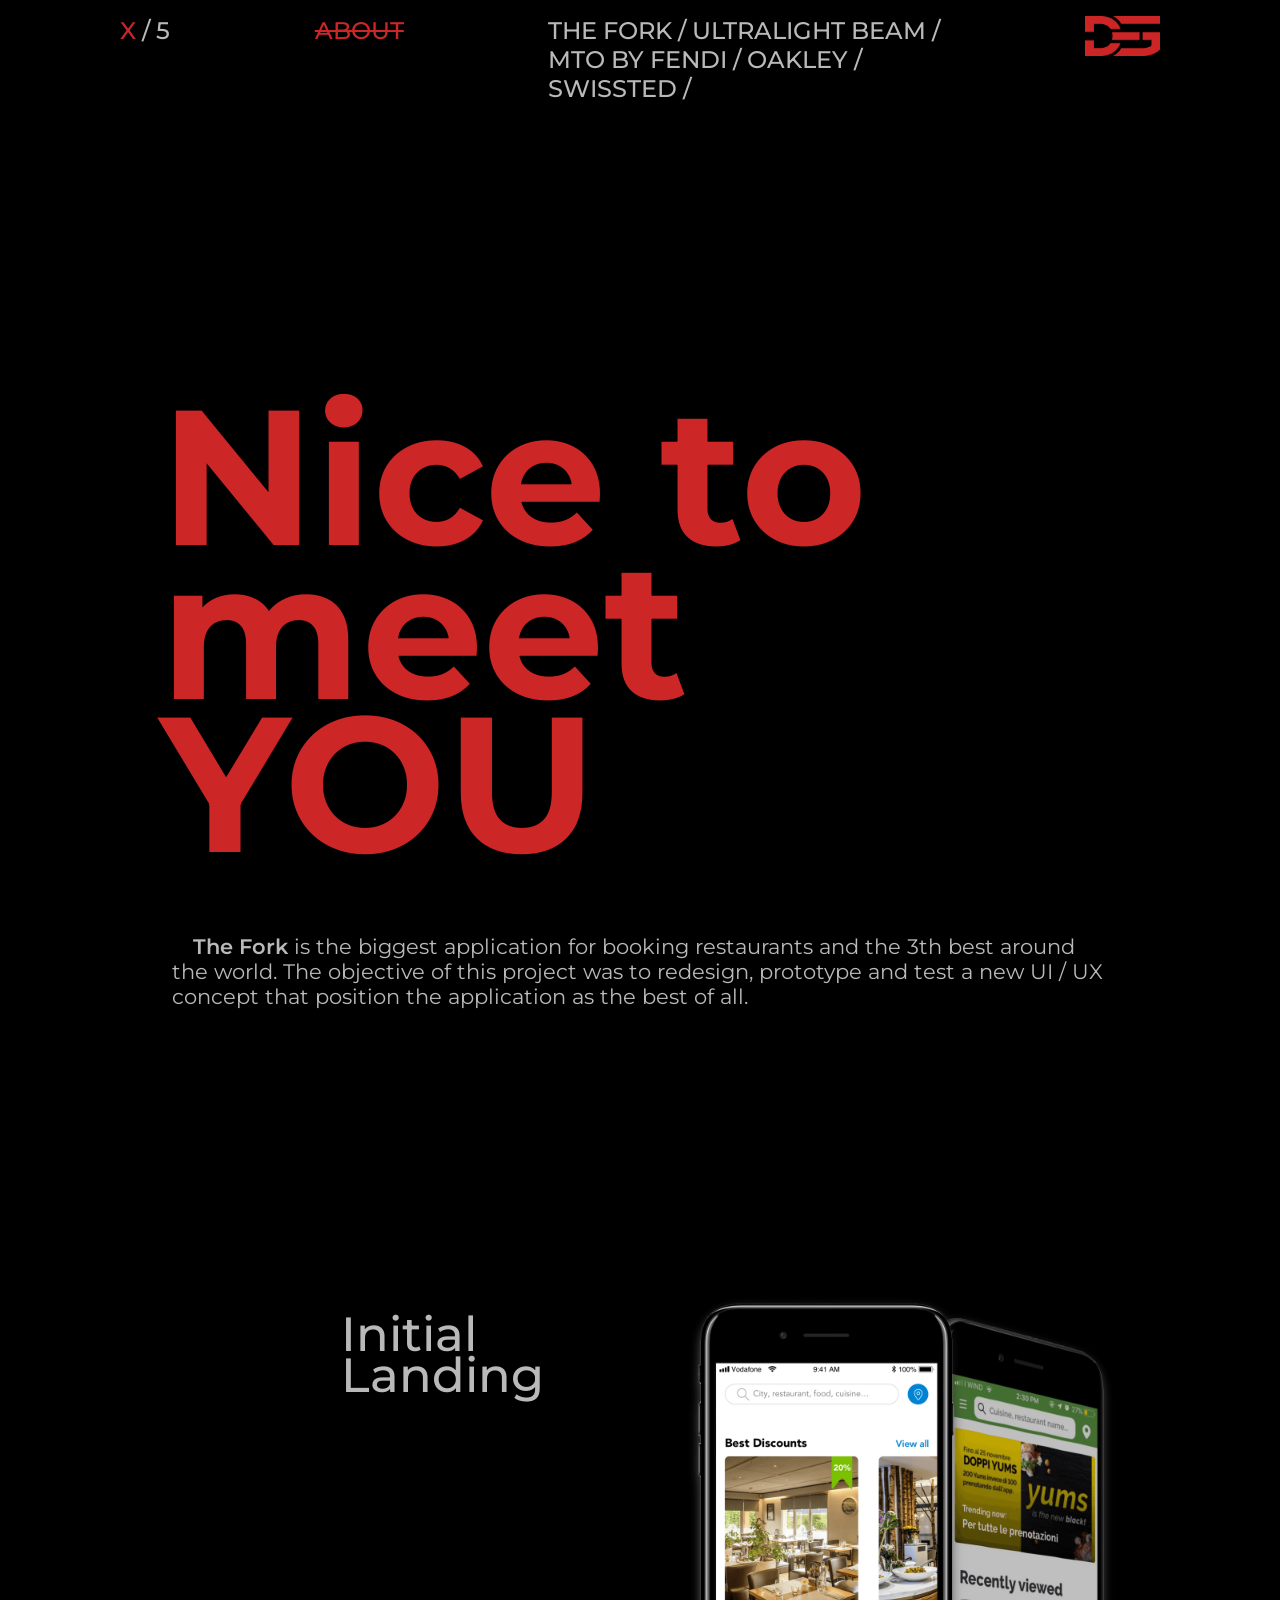
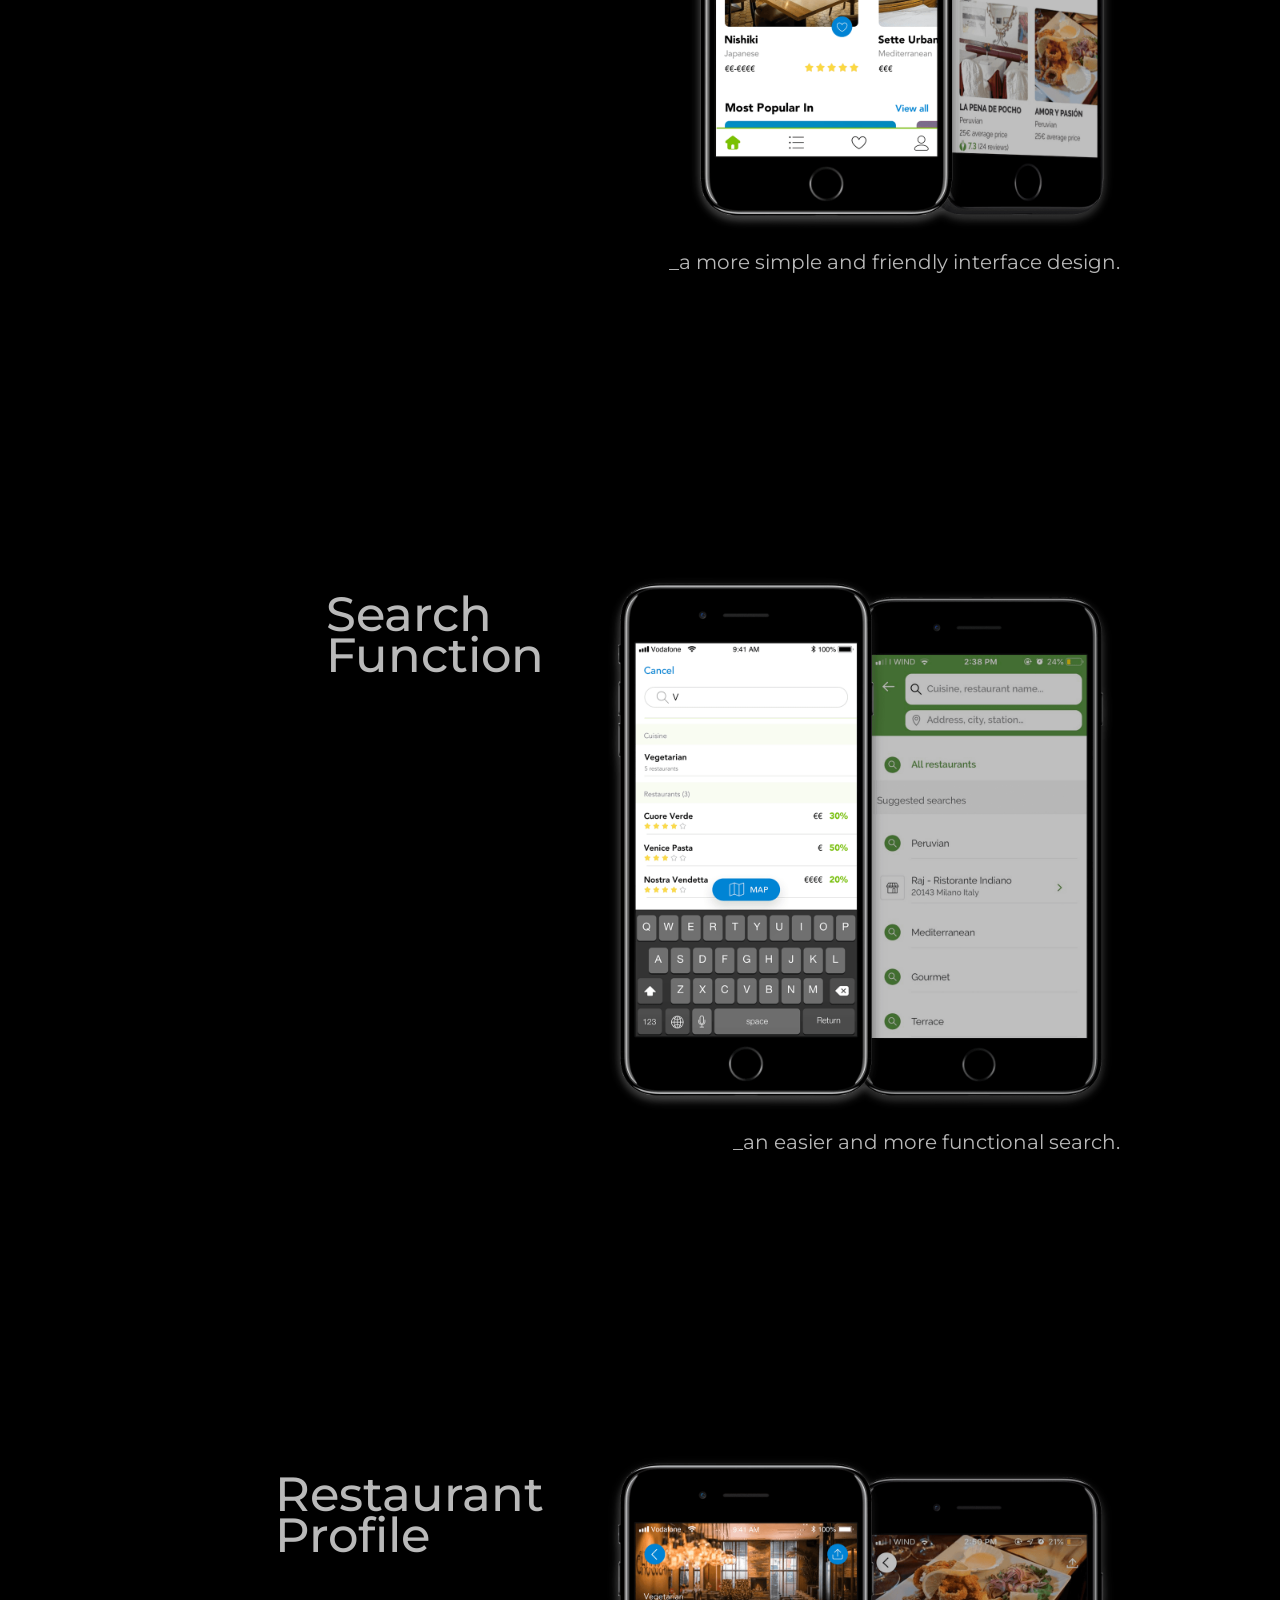
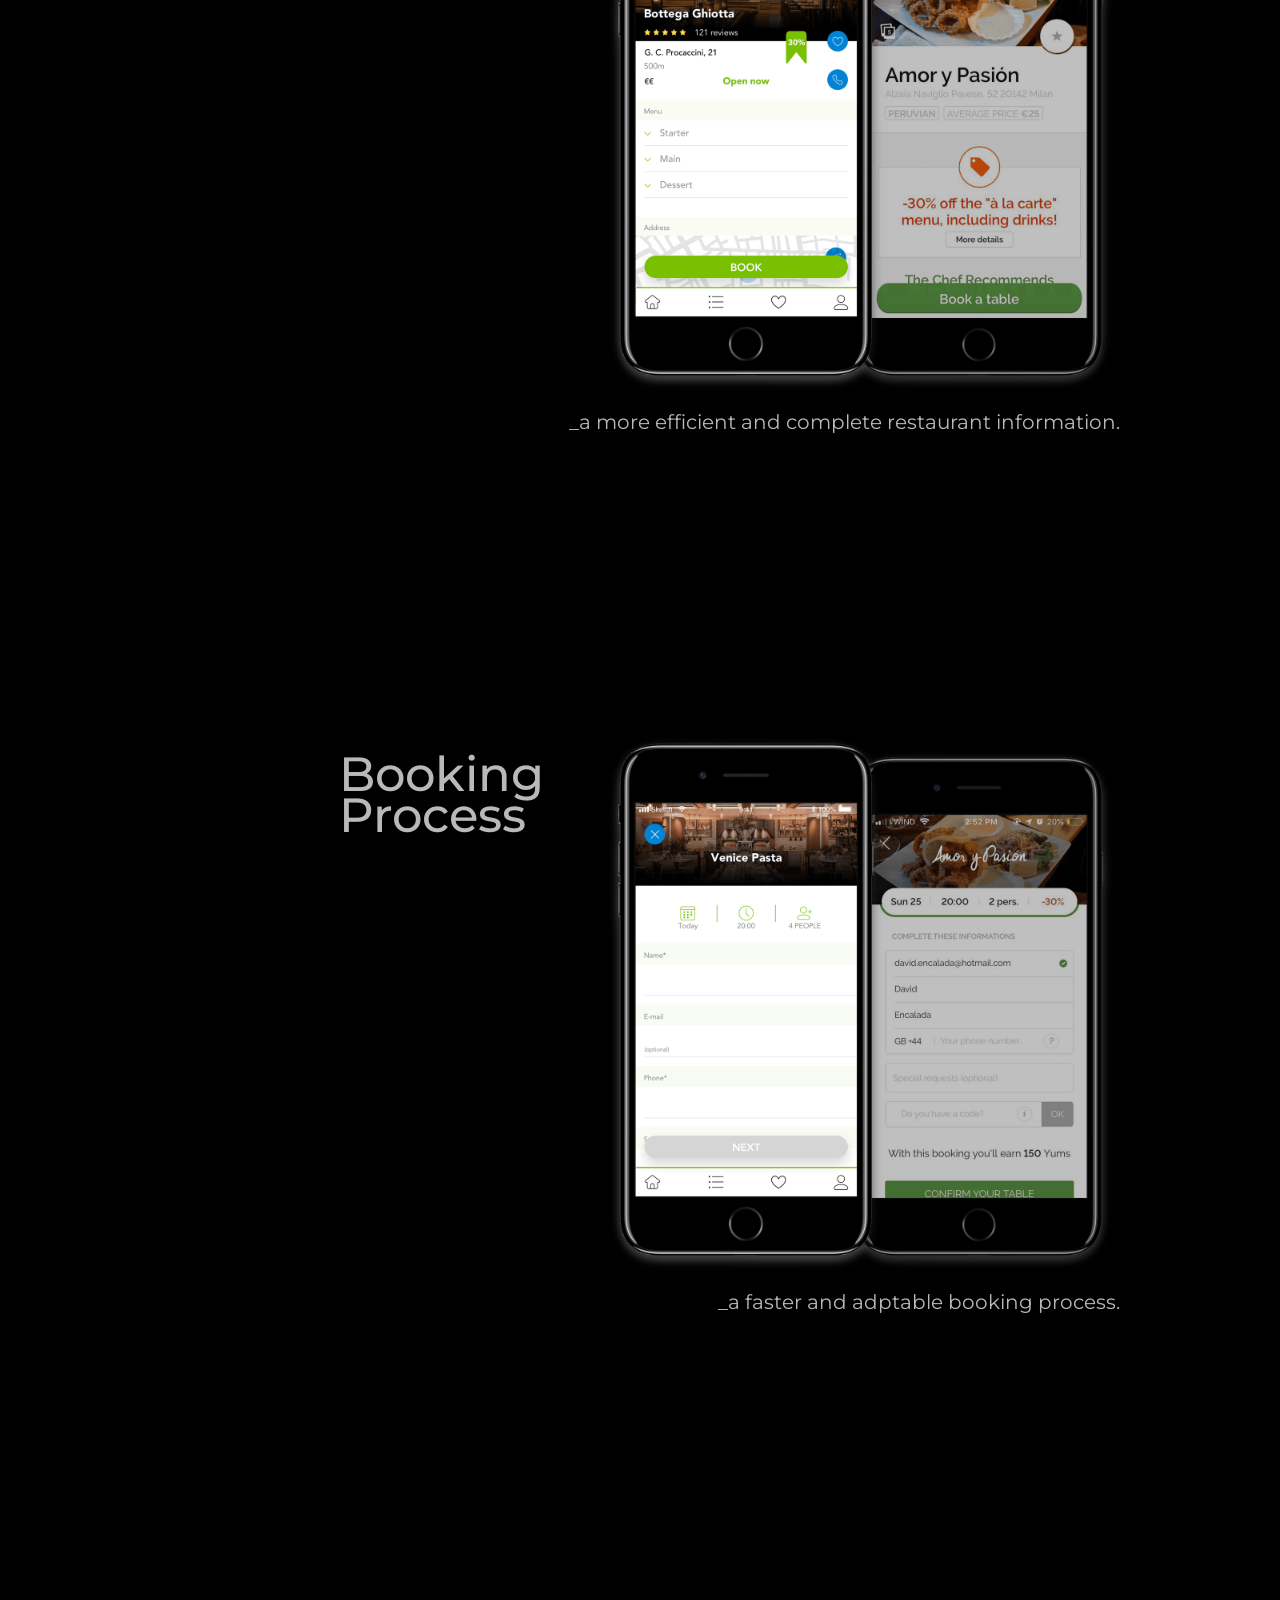
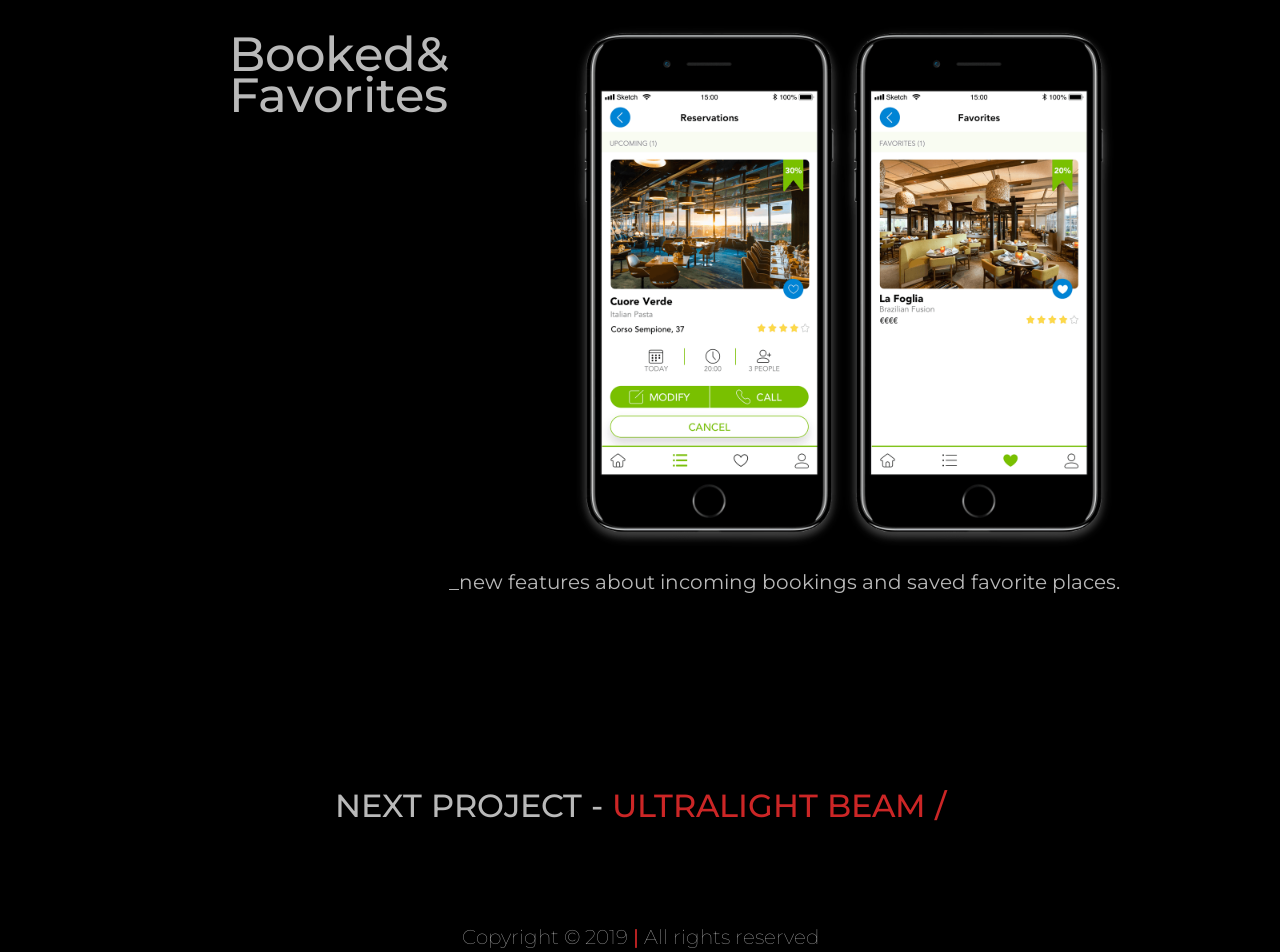
==== about.html @ 601e54ba "before_about" ====
<!DOCTYPE html>
<html lang="en">

  <head>

    <meta charset="UTF-8">
    <meta name="viewport" content="width=device-width, initial-scale=1.0">
    <meta http-equiv="X-UA-Compatible" content="ie=edge">
    <meta name="description" content="David Encalada is an Ecuadorian webdesigner that creates Websites, Digital Design, Brand Identities and Print Design.">
    <meta name="author" content="David Encalada Guerrero">
    <meta name="copyright" content="Dis. David Encalada Guerrero">
    <link href="https://fonts.googleapis.com/css?family=Montserrat:500,700" rel="stylesheet">
    <link rel="stylesheet" href="css/style.css">
    <title>Portfolio | David Encalada</title>

  </head>
  
  <body>

    <div class="container">
      <header>
        <p class="work-number"><span>X</span> / 5</p>
        <a class="about selected" href="about.html">About</a>
        <ul class="work-list">
          <li><a href="thefork.html">The Fork /</a><a href="ultralight.html"> Ultralight Beam /</a></li>
          <li><a href="fendi.html">Mto by Fendi /</a><a href="oakley.html"> Oakley /</a></li>
          <li><a href="swissted.html">Swissted /</a></li>
        </ul>
        <a href="thefork.html"><img class="logo" src="images/logo/david_encalada_logo.png" alt="David Encalada Logo"></a>
      </header>

      <main>
        <section>
          <h1 class="project-title info">Nice to<br> meet YOU</h1>
          <p class="project-description"><span class="subtitle">The Fork</span> is the biggest application for booking restaurants and the 3th best around the world. The objective of this project was to redesign, prototype and test a new UI / UX concept that position the application as the best of all.</p>
          <article class="project-presentation">
            <h2>Initial<br> Landing</h2>
            <div class="position-image">
              <img class="project-image" src="images/the_fork/home_screen.png" alt="Initial Landing Screen Application">
              <p class="caption">_a more simple and friendly interface design.</p>
            </div>
          </article>
          <article class="project-presentation">
            <h2>Search<br> Function</h2>
            <div class="position-image">
              <img class="project-image" src="images/the_fork/search_screen.png" alt="Search Function Screen Application">
              <p class="caption">_an easier and more functional search.</p>
            </div>
          </article>
          <article class="project-presentation">
            <h2>Restaurant<br> Profile</h2>
            <div class="position-image">
              <img class="project-image" src="images/the_fork/restaurant_screen.png" alt="Restaurant Profile Screen Application">
              <p class="caption">_a more efficient and complete restaurant information.</p>
            </div>
          </article>
          <article class="project-presentation">
            <h2>Booking<br> Process</h2>
            <div class="position-image">
              <img class="project-image" src="images/the_fork/booking_screen.png" alt="Booking Process Screen Application">
              <p class="caption">_a faster and adptable booking process.</p>
            </div>
          </article>
          <article class="project-presentation">
            <h2>Booked&<br> Favorites</h2>
            <div class="position-image">
              <img class="project-image" src="images/the_fork/favorites_screen.png" alt="Booked and Favorites Screens Application">
              <p class="caption">_new features about incoming bookings and saved favorite places.</p>
            </div>
          </article>
          <a class="next" href="ultralight.html">Next Project - <span class="new">Ultralight Beam /</span></a>
        </section>
      </main>

      <footer>
        <p class="copy">Copyright &copy; 2019 <span>|</span> All rights reserved</p>
      </footer>
    </div>

  </body>

</html>

<!-- <p class="subtitle">Who am I ?</p>
          <article>
            <h2 class="name">David<br>
              Encalada<br>
              Guerrero</h2>
            <div class="personal-info">
              <h3>Ecu +593</h3>
              <p class="paragraph">I am a graphic designer from Ecuador, who is studying a master in Web & Digital design in Milano - Italy. I design logos, websites, apps and print design <span>[ what I love ]</span>. Also, I do branding and frot-end development.</p>
              <p class="paragraph">I can handle your projects, even from scratch and maybe if you are reviewing this portfolio is because you need my help. So contact me at any time by phone or mail, you choose !</p>
            </div>
          </article>
        </section>
      </main>

      <footer id="contact">
        <h2 class="mobile">Contact</h2>
        <p class="subtitle">I'm here to help you.<br>
          Contact me at any time.
        </p>

        <div class="contact-link">
          <h3><a href="mailto:davidencaladaguerrero@gmail.com">Send me an e-mail</a></h3>
          <h3><a href="tel:+393275379838">+39 327 537 9838</a></h3>
          <h3 class="location">Milan / Italy</h3>
        </div> -->
---- css/style.css ----
* {
  box-sizing: border-box;
}

body {
  margin: 1em 0 0 0;

  font-family: 'Montserrat', sans-serif;

  color: #B9B9B9;
  background-color: #000000;
}

.container {
  display: flex;
  flex-flow: column;
  
  max-width: 1280px;
  
  margin: 0 auto;
}

/* === HEADER === */

header {
  display: flex;
  justify-content: space-evenly;
  align-self: center;
  position: fixed;

  width: 100%;
  
  font-size: 1.5em;
  font-weight: 500;
  text-transform: uppercase;
}

a {
  text-decoration: none;

  color: #B9B9B9;
}

.work-number {
  margin: 0 2em 0 1em;
}

.about {
  margin: 0 2em 0 0;
}

.work-list {
  margin: 0 2em 0 0;
  padding: 0;
}

.selected {
  text-decoration: line-through;

  color: #CC2626;
}

li {
  display: block;
  
  text-decoration: none;
}

.indent {
  text-indent: 1em;
}

.work-design {
  margin-top: 2em;
  padding: 0;
  
  font-size: .85em;
  font-weight: 400;
  text-transform: none;
}

.logo {
  margin-right: 1em;

  max-width: 75px;
}

/* === CONTENT === */

main {
  margin: 0 10em;
}

section {
  display: flex;
  flex-flow: column;
}

.project-title {
  align-self: flex-start;

  margin: 2em 0 0 0;
  
  font-size: 12em;
  line-height: .8em;
}

.fork {
  color: #79C000;
}

.ultralight {
  color: #0000FF;
}

.fendi {
  color: #F8B948;
}

.oakley {
  color: #FFFFFF;
}

.swissted {
  color: #FF2800;
}

.info {
  color: #CC2626
}

span {
  font-weight: 500;

  color: #CC2626;
}

.project-description {
  align-self: center;

  max-width: 45em;

  margin: 3.5em 0 7em 0em;

  font-size: 1.3em;
  text-indent: 1em;
}

.subtitle {
  font-weight: 600;

  color: #B9B9B9;
}

.project-presentation {
  display: flex;
  justify-content: flex-end;

  margin: 7.5em 0 10em 0;
}

h2 {
  font-size: 3em;
  font-weight: 500;

  line-height: .85em;
}

.position-image {
  display: flex;
  flex-flow: column;
  align-items: flex-end;
}

.project-image {
  max-width: 45vw;
}

.caption {
  margin: 0;
  
  font-size: 1.25em;
}

.next {
  align-self: center;

  margin-top: 1em;

  font-size: 2em;
  font-weight: 500;
  text-transform: uppercase;
}

/* === FOOTER === */

footer {
  display: flex;
  flex-flow: column;
  align-self: center;
  
  margin: 5em 0 0 0;
}

.copy {
  margin-bottom: .15em;

  font-size: 1.25em;
  font-weight: 100;
  text-align: center;
}

/* === HOVER === */

a:hover {
  text-decoration: line-through;

  color: #B9B9B9;
}

.selected:hover {
  color: #CC2626;
}

/* === MEDIA === */

@media (min-width: 2560px) {
  header {
    width: 80%;
  }

  .project-image {
    max-width: 30vw;
  }

}

@media (max-width: 1024px) {
  .container {
    font-size: 90%
  }

  .project-description {
    max-width: 34em;
  }

  .project-presentation {
    justify-content: flex-end;
  }

  h2 {
    margin-right: 1.5em;
  }

}

@media (max-width: 768px) {
  h2 {
    margin-right: 0;

    font-size: 2em;
  }

  .project-image {
    max-width: 55vw;
  }

  .next {
    max-width: 15em;

    text-align: center;
  }

}

@media (max-width: 425px) {
  .container {
    align-items: center;
  }

  header {
    font-size: 1.25em;
  }

  .work-number {
    display: none;
  }

  .about {
    align-self: flex-start;

    margin: 0 2em 0 .6em;

    transform: rotate(180deg);
    writing-mode: vertical-lr;
  }
  
  .logo {
    max-width: 50px;
  }

  .project-title {
    align-self: flex-start;

    margin-top: 2.5em;

    font-size: 8.85em;
  }

  .project-title {
    align-self: flex-start;

    margin-top: 2.5em;

    font-size: 8.85em;
  }

  .project-description {
    align-self: center;

    max-width: 20.75em;

    font-size: 1em;
  }

  .project-presentation {
    flex-flow: column;

    margin-top: 0;
  }

  h2 {
    font-size: 2.5em;
  }

  .position-image {
    align-items: center;
  }

  .project-image {
    max-width: 92vw;
  }

  .caption {
    align-self: flex-end;
    text-align: right;

    font-size: 1em;
  }

  .next {
    font-size: 1.55em;
  }

  .copy {
    font-size: 1em;
  }

}
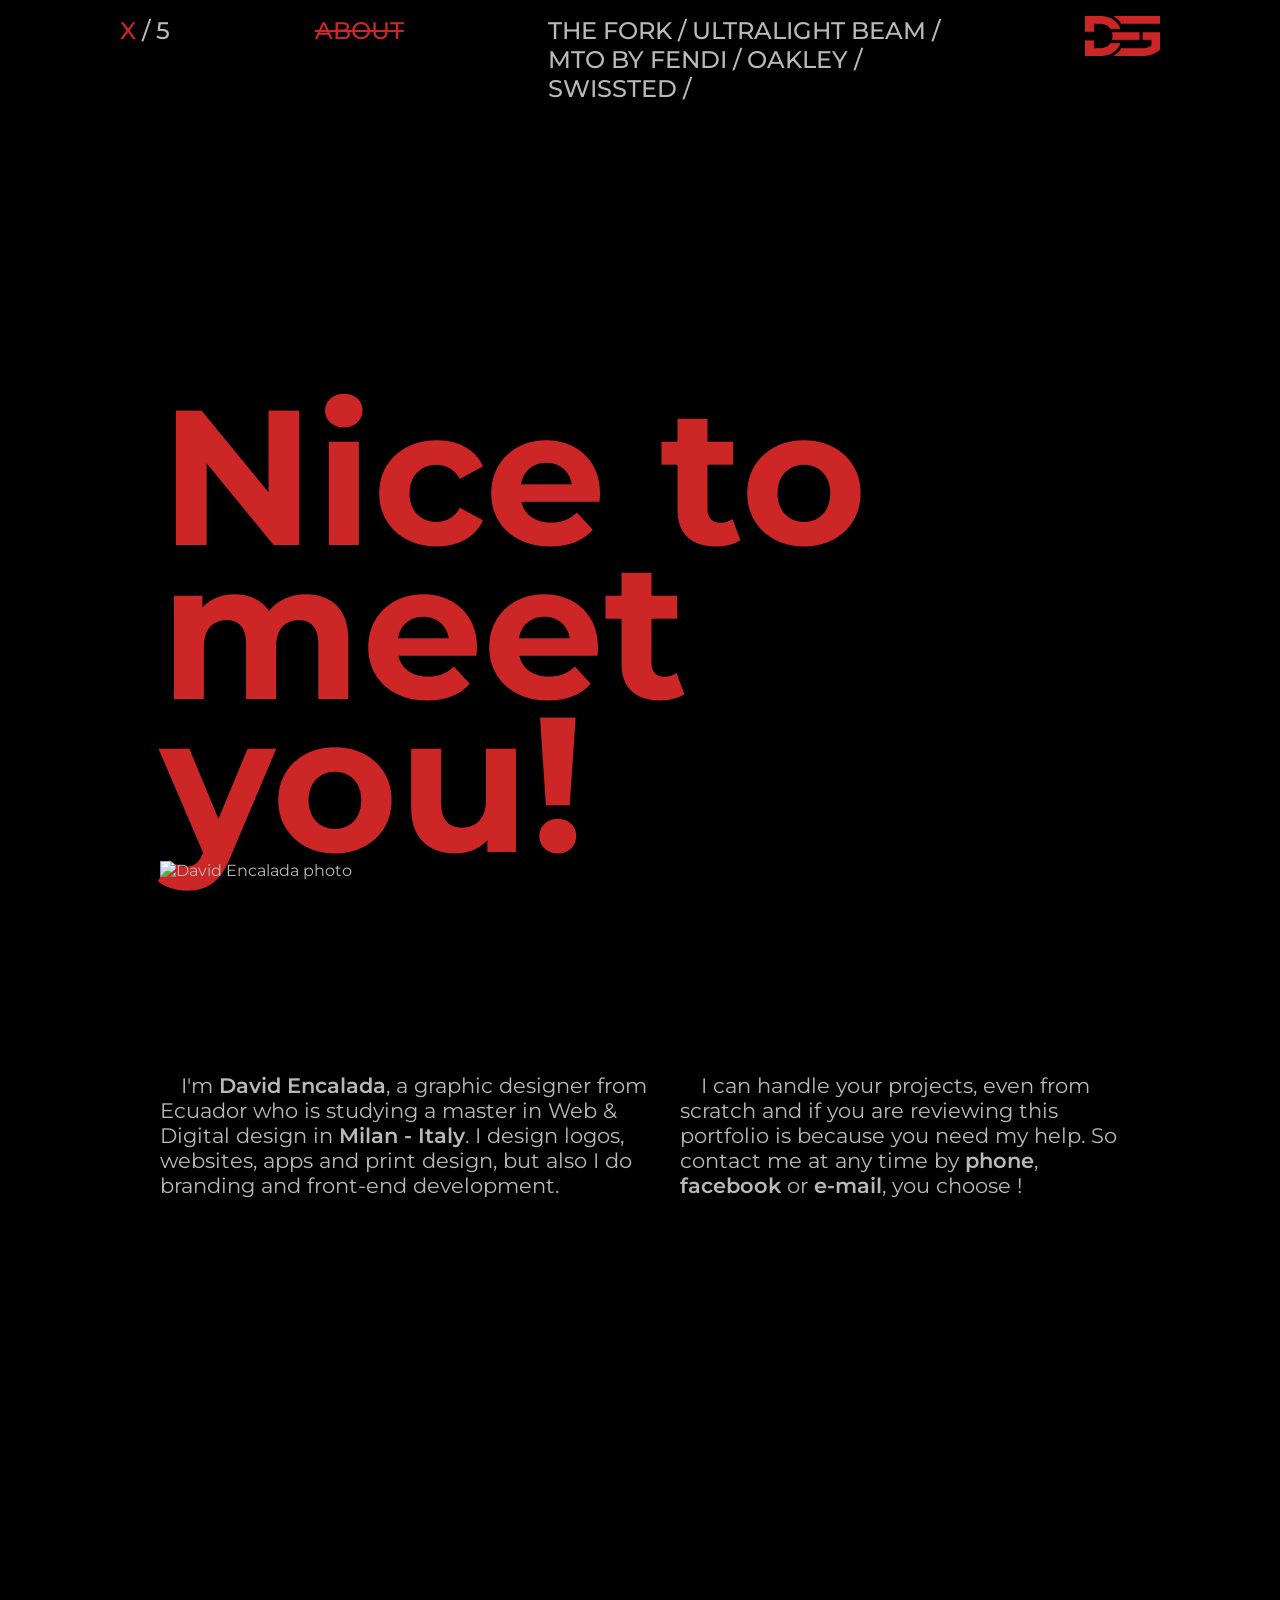
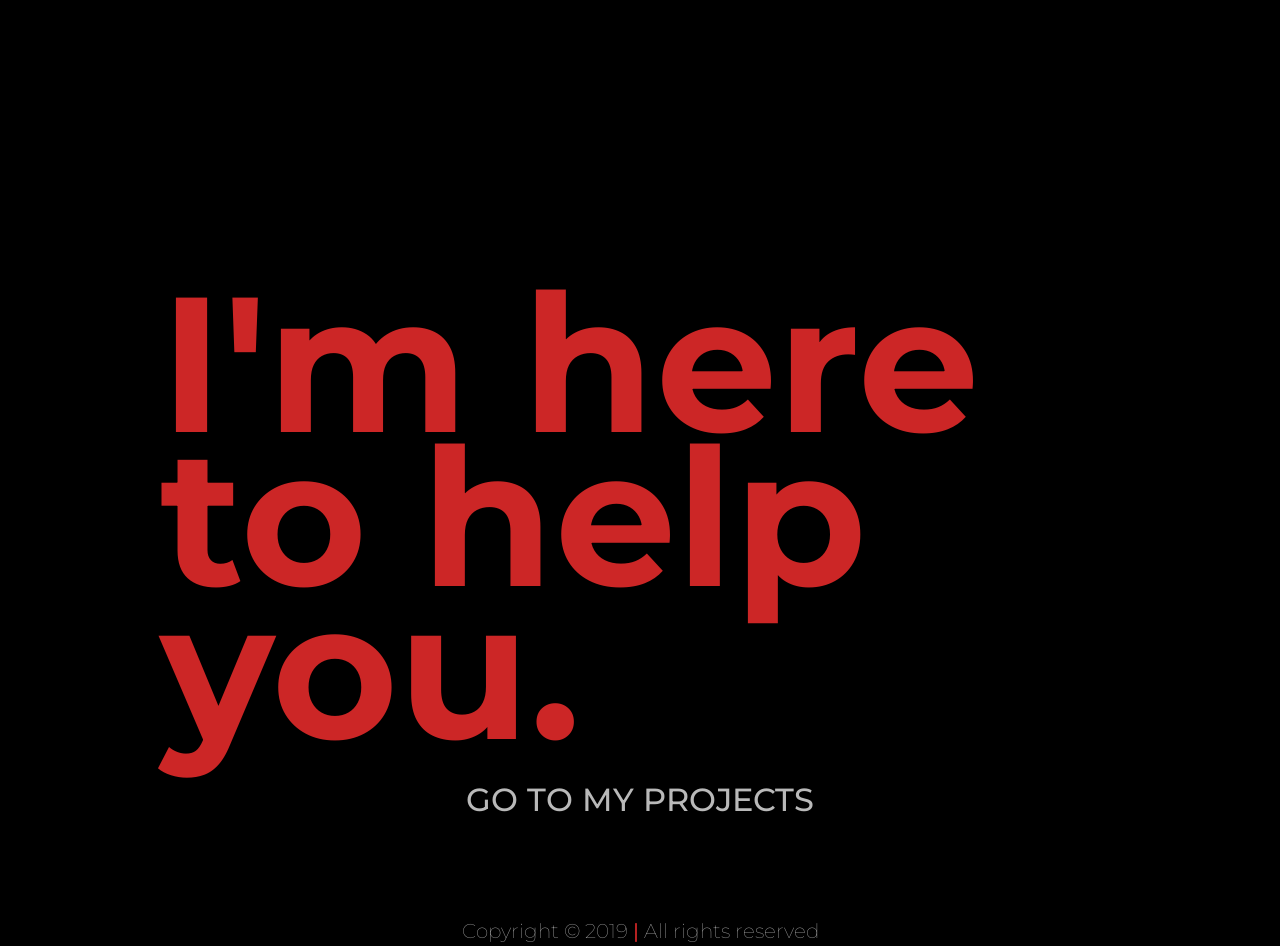
==== commit e80bea4d: "Merge branch 'master' of https://github.com/davideguerrero/davideguerrero.github.io" ====
--- a/about.html
+++ b/about.html
@@ -10,7 +10,7 @@
     <meta name="author" content="David Encalada Guerrero">
     <meta name="copyright" content="Dis. David Encalada Guerrero">
     <link href="https://fonts.googleapis.com/css?family=Montserrat:500,700" rel="stylesheet">
-    <link rel="stylesheet" href="css/style.css">
+    <link rel="stylesheet" href="/css/style.css">
     <title>Portfolio | David Encalada</title>
 
   </head>
@@ -26,49 +26,19 @@
           <li><a href="fendi.html">Mto by Fendi /</a><a href="oakley.html"> Oakley /</a></li>
           <li><a href="swissted.html">Swissted /</a></li>
         </ul>
-        <a href="thefork.html"><img class="logo" src="images/logo/david_encalada_logo.png" alt="David Encalada Logo"></a>
+        <a href="thefork.html"><img class="logo" src="/images/logo/david_encalada_logo.png" alt="David Encalada logo"></a>
       </header>
 
       <main>
         <section>
-          <h1 class="project-title info">Nice to<br> meet YOU</h1>
-          <p class="project-description"><span class="subtitle">The Fork</span> is the biggest application for booking restaurants and the 3th best around the world. The objective of this project was to redesign, prototype and test a new UI / UX concept that position the application as the best of all.</p>
+          <h1 class="project-title info">Nice to<br> meet you!</h1>
+          <img class="project-image" src="/images/logo/david_encalada_photo.png" alt="David Encalada photo">
           <article class="project-presentation">
-            <h2>Initial<br> Landing</h2>
-            <div class="position-image">
-              <img class="project-image" src="images/the_fork/home_screen.png" alt="Initial Landing Screen Application">
-              <p class="caption">_a more simple and friendly interface design.</p>
-            </div>
+            <p class="project-description">I'm <span class="subtitle">David Encalada</span>, a graphic designer from Ecuador who is studying a master in Web & Digital design in <span class="subtitle"><a href="https://www.google.it/maps/@45.4899114,9.1344437,13z?hl=en&authuser=0">Milan - Italy</a></span>. I design logos, websites, apps and print design, but also I do branding and front-end development.</p>
+            <p class="project-description">I can handle your projects, even from scratch and if you are reviewing this portfolio is because you need my help. So contact me at any time by <span class="subtitle"><a href="tel:+393275379838">phone</a></span>, <span class="subtitle"><a href="https://www.facebook.com/david.encaladag">facebook</a></span> or <span class="subtitle"><a href="mailto:davidencaladaguerrero@gmail.com">e-mail</a></span>, you choose !</p>
           </article>
-          <article class="project-presentation">
-            <h2>Search<br> Function</h2>
-            <div class="position-image">
-              <img class="project-image" src="images/the_fork/search_screen.png" alt="Search Function Screen Application">
-              <p class="caption">_an easier and more functional search.</p>
-            </div>
-          </article>
-          <article class="project-presentation">
-            <h2>Restaurant<br> Profile</h2>
-            <div class="position-image">
-              <img class="project-image" src="images/the_fork/restaurant_screen.png" alt="Restaurant Profile Screen Application">
-              <p class="caption">_a more efficient and complete restaurant information.</p>
-            </div>
-          </article>
-          <article class="project-presentation">
-            <h2>Booking<br> Process</h2>
-            <div class="position-image">
-              <img class="project-image" src="images/the_fork/booking_screen.png" alt="Booking Process Screen Application">
-              <p class="caption">_a faster and adptable booking process.</p>
-            </div>
-          </article>
-          <article class="project-presentation">
-            <h2>Booked&<br> Favorites</h2>
-            <div class="position-image">
-              <img class="project-image" src="images/the_fork/favorites_screen.png" alt="Booked and Favorites Screens Application">
-              <p class="caption">_new features about incoming bookings and saved favorite places.</p>
-            </div>
-          </article>
-          <a class="next" href="ultralight.html">Next Project - <span class="new">Ultralight Beam /</span></a>
+          <h1 class="project-title info">I'm here<br> to help<br> you.</h1>
+          <a class="next" href="thefork.html">Go to my Projects</a>
         </section>
       </main>
 
@@ -79,30 +49,4 @@
 
   </body>
 
-</html>
-
-<!-- <p class="subtitle">Who am I ?</p>
-          <article>
-            <h2 class="name">David<br>
-              Encalada<br>
-              Guerrero</h2>
-            <div class="personal-info">
-              <h3>Ecu +593</h3>
-              <p class="paragraph">I am a graphic designer from Ecuador, who is studying a master in Web & Digital design in Milano - Italy. I design logos, websites, apps and print design <span>[ what I love ]</span>. Also, I do branding and frot-end development.</p>
-              <p class="paragraph">I can handle your projects, even from scratch and maybe if you are reviewing this portfolio is because you need my help. So contact me at any time by phone or mail, you choose !</p>
-            </div>
-          </article>
-        </section>
-      </main>
-
-      <footer id="contact">
-        <h2 class="mobile">Contact</h2>
-        <p class="subtitle">I'm here to help you.<br>
-          Contact me at any time.
-        </p>
-
-        <div class="contact-link">
-          <h3><a href="mailto:davidencaladaguerrero@gmail.com">Send me an e-mail</a></h3>
-          <h3><a href="tel:+393275379838">+39 327 537 9838</a></h3>
-          <h3 class="location">Milan / Italy</h3>
-        </div> -->+</html>
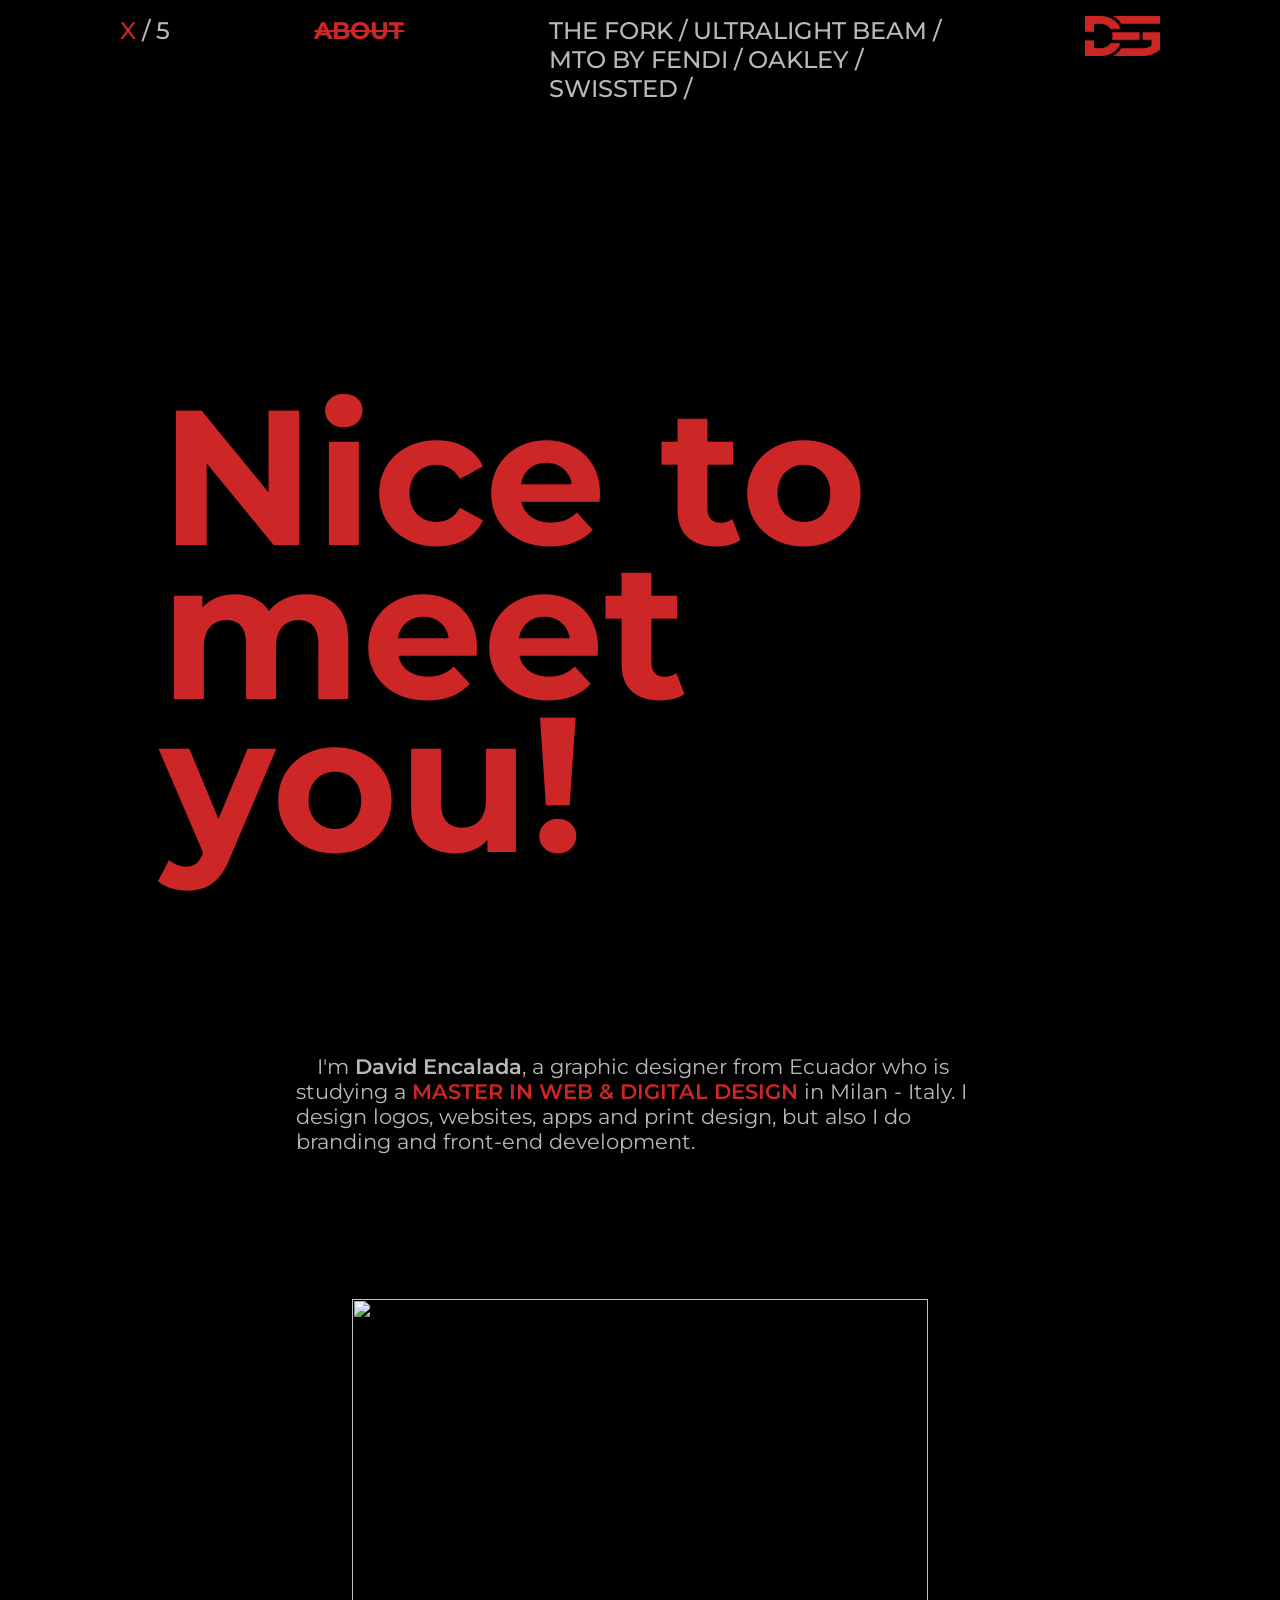
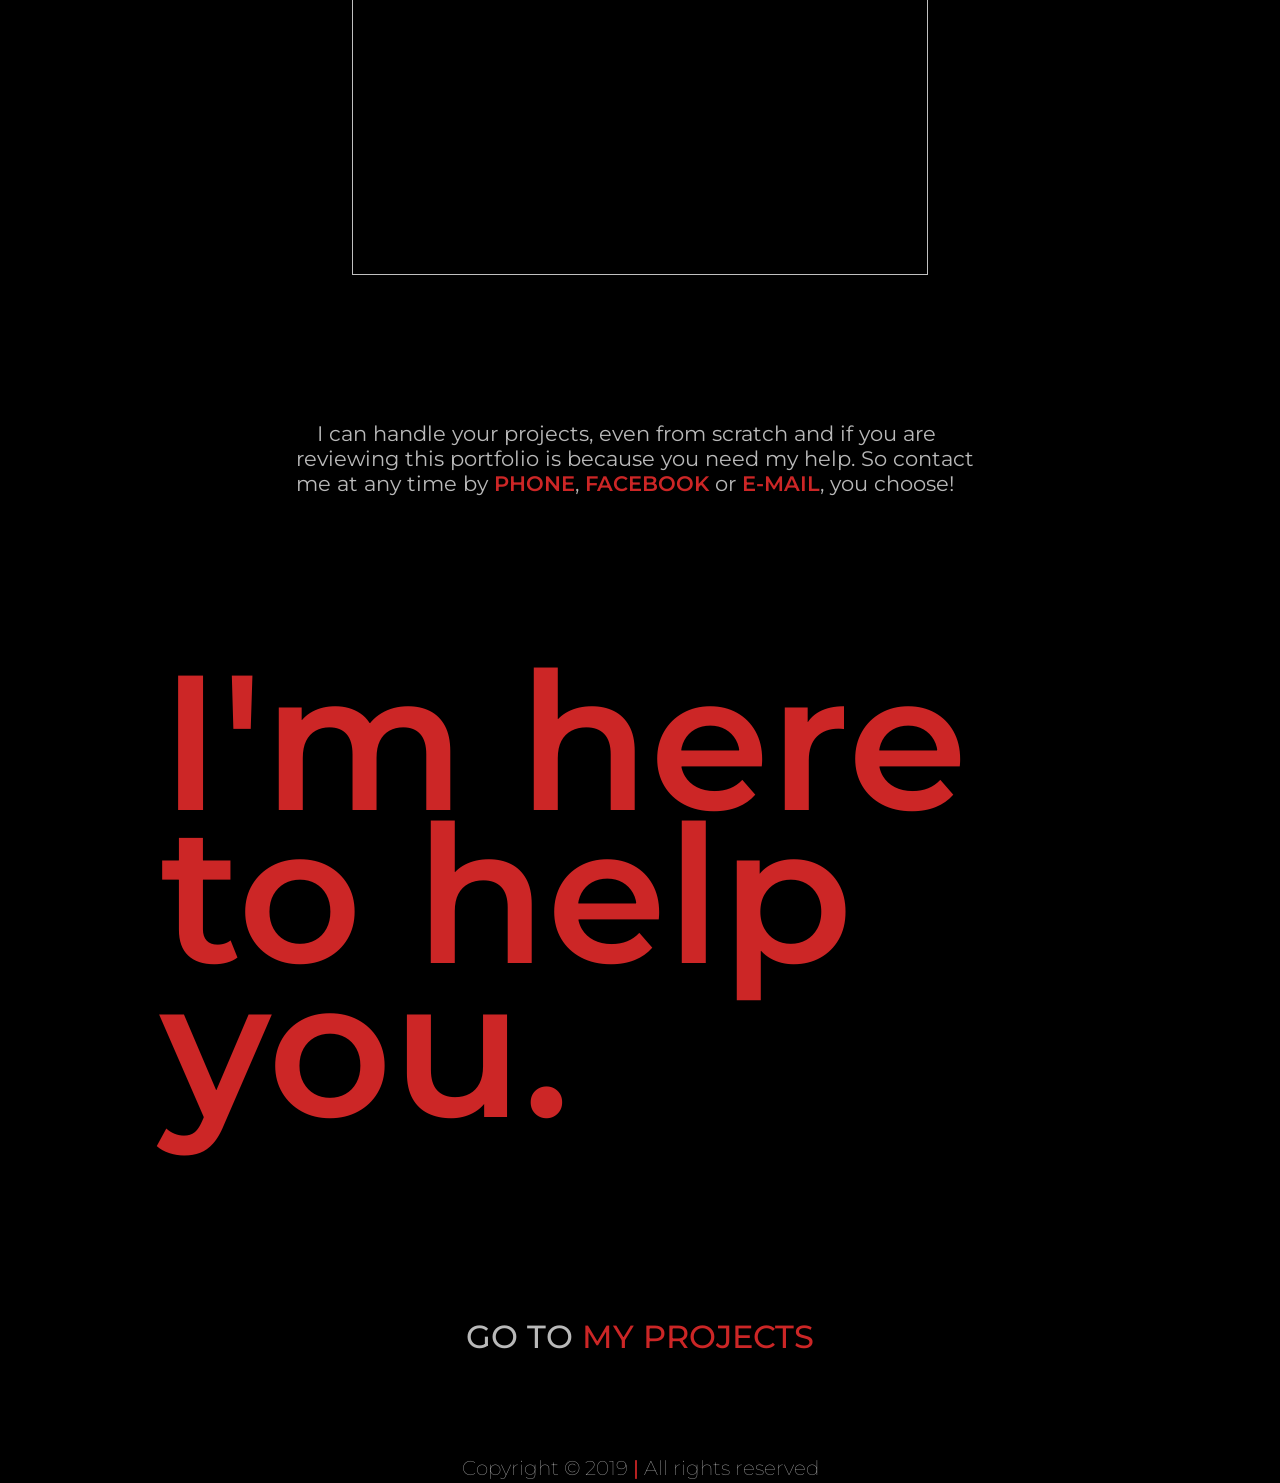
==== commit 81024c90: "pre_final" ====
--- a/about.html
+++ b/about.html
@@ -10,7 +10,7 @@
     <meta name="author" content="David Encalada Guerrero">
     <meta name="copyright" content="Dis. David Encalada Guerrero">
     <link href="https://fonts.googleapis.com/css?family=Montserrat:500,700" rel="stylesheet">
-    <link rel="stylesheet" href="/css/style.css">
+    <link rel="stylesheet" href="css/style.css">
     <title>Portfolio | David Encalada</title>
 
   </head>
@@ -26,19 +26,19 @@
           <li><a href="fendi.html">Mto by Fendi /</a><a href="oakley.html"> Oakley /</a></li>
           <li><a href="swissted.html">Swissted /</a></li>
         </ul>
-        <a href="thefork.html"><img class="logo" src="/images/logo/david_encalada_logo.png" alt="David Encalada logo"></a>
+        <a href="thefork.html"><img class="logo" src="images/logo/david_encalada_logo.png" alt="David Encalada logo"></a>
       </header>
 
       <main>
         <section>
-          <h1 class="project-title info">Nice to<br> meet you!</h1>
-          <img class="project-image" src="/images/logo/david_encalada_photo.png" alt="David Encalada photo">
-          <article class="project-presentation">
-            <p class="project-description">I'm <span class="subtitle">David Encalada</span>, a graphic designer from Ecuador who is studying a master in Web & Digital design in <span class="subtitle"><a href="https://www.google.it/maps/@45.4899114,9.1344437,13z?hl=en&authuser=0">Milan - Italy</a></span>. I design logos, websites, apps and print design, but also I do branding and front-end development.</p>
-            <p class="project-description">I can handle your projects, even from scratch and if you are reviewing this portfolio is because you need my help. So contact me at any time by <span class="subtitle"><a href="tel:+393275379838">phone</a></span>, <span class="subtitle"><a href="https://www.facebook.com/david.encaladag">facebook</a></span> or <span class="subtitle"><a href="mailto:davidencaladaguerrero@gmail.com">e-mail</a></span>, you choose !</p>
+          <h1 class="project-title info one-about">Nice to<br> meet you!</h1>
+          <article class="project-presentation info-text">
+            <p class="project-description">I'm <span class="subtitle">David Encalada</span>, a graphic designer from Ecuador who is studying a <a class="subtitle" href="https://www.google.it/maps/place/Polytechnic+School+of+Design/@45.4418294,9.1615465,17z/data=!4m12!1m6!3m5!1s0x4786c392b0b1d5f3:0xc32f56aee44c6d5e!2sPolytechnic+School+of+Design!8m2!3d45.4418257!4d9.1637352!3m4!1s0x4786c392b0b1d5f3:0xc32f56aee44c6d5e!8m2!3d45.4418257!4d9.1637352?hl=en"> <span class="info info-link">Master in Web & Digital Design</span></a> in Milan - Italy. I design logos, websites, apps and print design, but also I do branding and front-end development.</p>
+            <img class="project-image info-photo" src="" alt="">
+            <p class="project-description info-paragraph">I can handle your projects, even from scratch and if you are reviewing this portfolio is because you need my help. So contact me at any time by <a class="subtitle" href="tel:+393275379838"><span class="info info-link">phone</span></a>, <a class="info" href="https://www.facebook.com/david.encaladag"> <span class="info info-link">facebook</span></a> or <a href="mailto:davidencaladaguerrero@gmail.com"><span class="info info-link">e-mail</span></a>, you choose!</p>
           </article>
-          <h1 class="project-title info">I'm here<br> to help<br> you.</h1>
-          <a class="next" href="thefork.html">Go to my Projects</a>
+          <h2 class="project-title one-title info">I'm here<br> to help<br> you.</h2>
+          <a class="next go-to" href="thefork.html">Go to <span class="info">my Projects</span></a>
         </section>
       </main>
 
--- a/css/style.css
+++ b/css/style.css
@@ -55,6 +55,7 @@
 }
 
 .selected {
+  font-weight: bold;
   text-decoration: line-through;
 
   color: #CC2626;
@@ -105,6 +106,12 @@
   line-height: .8em;
 }
 
+.one-title {
+  margin-top: .5em;
+
+  font-weight: 600;
+}
+
 .fork {
   color: #79C000;
 }
@@ -129,6 +136,11 @@
   color: #CC2626
 }
 
+.info-link {
+  font-weight: 600;
+  text-transform: uppercase;
+}
+
 span {
   font-weight: 500;
 
@@ -157,6 +169,19 @@
   justify-content: flex-end;
 
   margin: 7.5em 0 10em 0;
+}
+
+.info-text {
+  flex-flow: column;
+  align-self: center;
+  margin-bottom: 0;
+
+  max-width: 43em;
+}
+
+.info-paragraph {
+  margin-top: 7em;
+  margin-bottom: 3.5em;
 }
 
 h2 {
@@ -176,6 +201,18 @@
   max-width: 45vw;
 }
 
+.info-photo {
+  align-self: center;
+  
+  width: 45vw;
+  height: 45vw;
+
+  background-image: url(/davideguerrero.github.io/images/logo/david_encalada_photo.png);
+  background-size: cover;
+  background-repeat: no-repeat;
+  background-position: center;
+}
+
 .caption {
   margin: 0;
   
@@ -192,6 +229,10 @@
   text-transform: uppercase;
 }
 
+.go-to {
+  margin-top: 6em;
+}
+
 /* === FOOTER === */
 
 footer {
@@ -222,6 +263,10 @@
   color: #CC2626;
 }
 
+.info-photo:hover {
+  background-image: url(/davideguerrero.github.io/images/logo/david_encalada_photo-hover.png);
+}
+
 /* === MEDIA === */
 
 @media (min-width: 2560px) {
@@ -233,6 +278,10 @@
     max-width: 30vw;
   }
 
+  .info-photo {
+    max-height: 30vw;
+  }
+
 }
 
 @media (max-width: 1024px) {
@@ -271,6 +320,24 @@
     text-align: center;
   }
 
+  .one-ultralight {
+    margin-top: 2.65em;
+
+    font-size: 8.6em;
+  }
+
+  .one-oakley {
+    margin-top: 2.65em;
+
+    font-size: 10em;
+  }
+
+  .one-swissted {
+    margin-top: 2.65em;
+
+    font-size: 7.9em;
+  }
+
 }
 
 @media (max-width: 425px) {
@@ -307,12 +374,12 @@
     font-size: 8.85em;
   }
 
-  .project-title {
-    align-self: flex-start;
-
-    margin-top: 2.5em;
-
-    font-size: 8.85em;
+  .one-title {
+    margin-top: .5em;
+  }
+
+  .one-about {
+    font-size: 7.85em;
   }
 
   .project-description {
@@ -356,4 +423,35 @@
     font-size: 1em;
   }
 
+  .one-ultralight {
+    margin-top: 5em;
+
+    font-size: 4.25em;
+  }
+
+  .one-fendi {
+    margin-top: 3.25em;
+
+    font-size: 6.55em;
+  }
+
+  .one-oakley {
+    margin-top: 4.5em;
+
+    font-size: 5em;
+  }
+
+  .one-swissted {
+    margin-top: 5.75em;
+
+    font-size: 3.85em;
+  }
+
+  .info-photo {
+    max-width: 100vw;
+    
+    width: 275px;
+    height: 275px;
+  }
+
 }
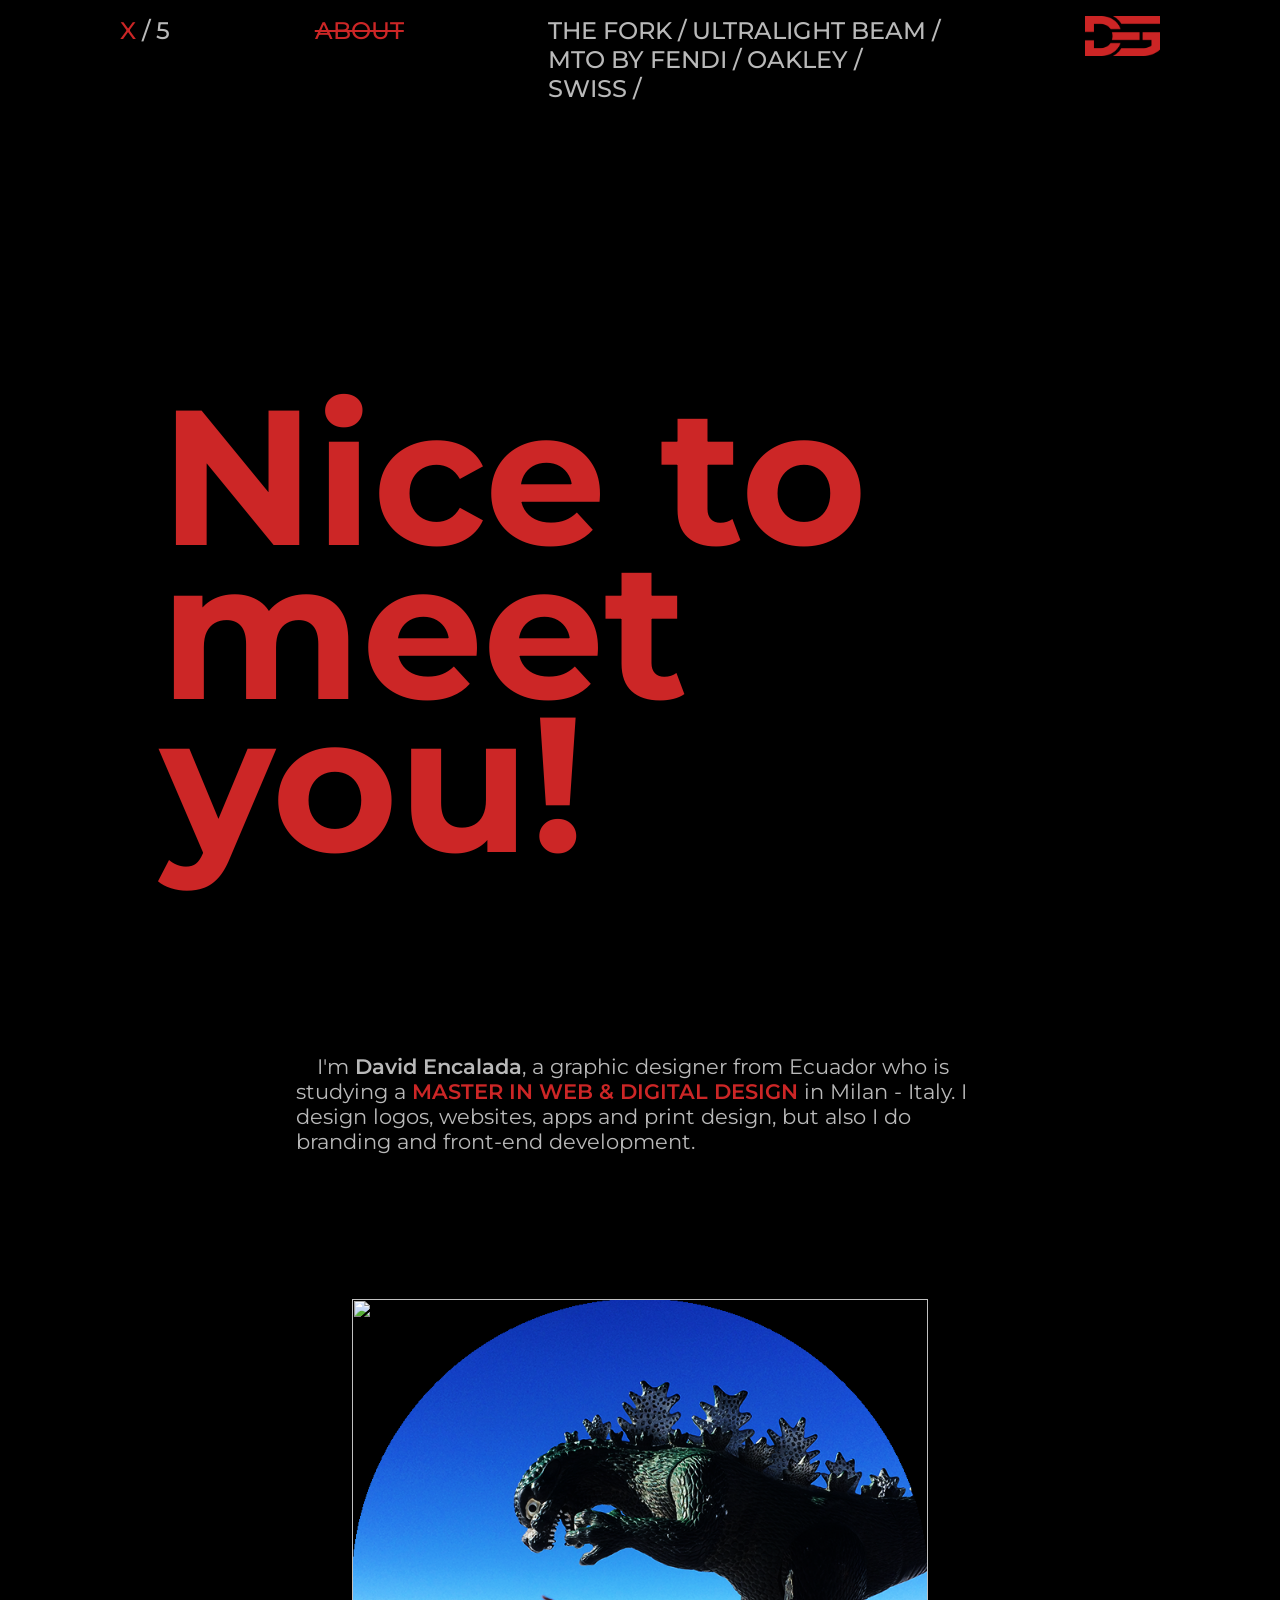
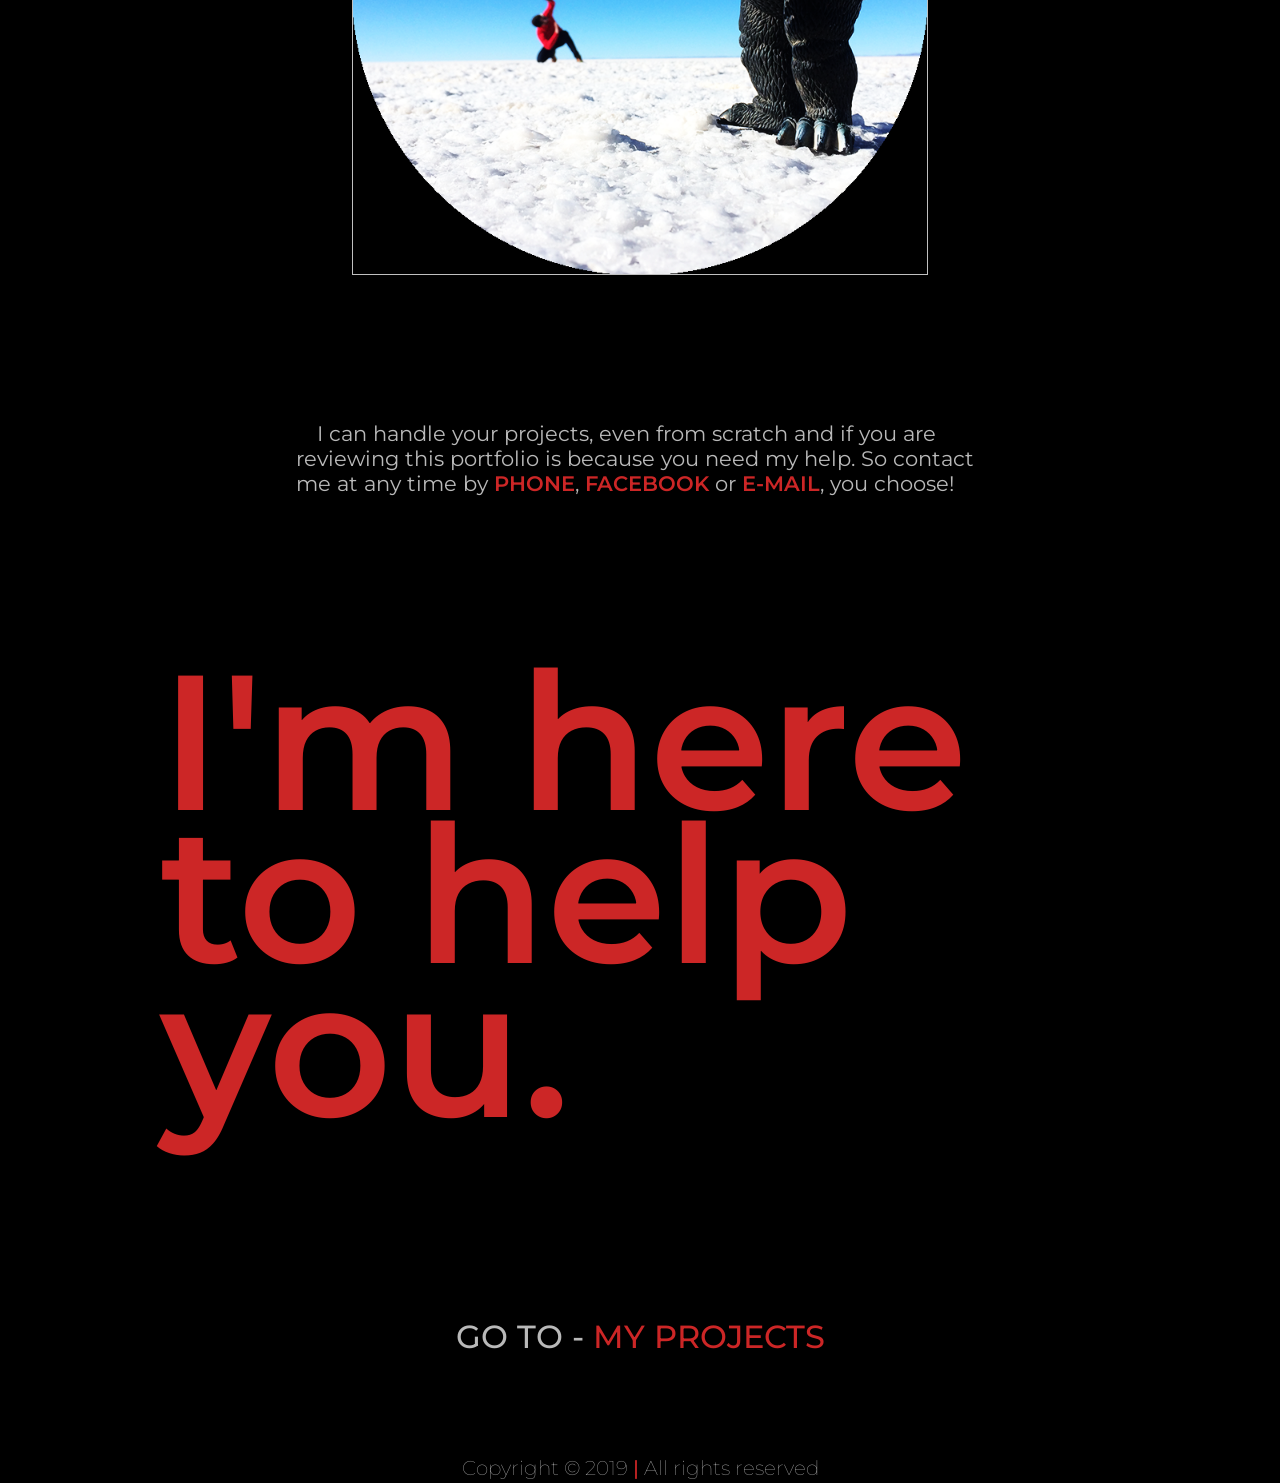
==== commit 5e155512: "js_scroll" ====
--- a/about.html
+++ b/about.html
@@ -11,7 +11,7 @@
     <meta name="copyright" content="Dis. David Encalada Guerrero">
     <link href="https://fonts.googleapis.com/css?family=Montserrat:500,700" rel="stylesheet">
     <link rel="stylesheet" href="css/style.css">
-    <title>Portfolio | David Encalada</title>
+    <title>ABOUT | David Encalada</title>
 
   </head>
   
@@ -24,21 +24,21 @@
         <ul class="work-list">
           <li><a href="thefork.html">The Fork /</a><a href="ultralight.html"> Ultralight Beam /</a></li>
           <li><a href="fendi.html">Mto by Fendi /</a><a href="oakley.html"> Oakley /</a></li>
-          <li><a href="swissted.html">Swissted /</a></li>
+          <li><a href="swiss.html">Swiss /</a></li>
         </ul>
         <a href="thefork.html"><img class="logo" src="images/logo/david_encalada_logo.png" alt="David Encalada logo"></a>
       </header>
 
       <main>
         <section>
-          <h1 class="project-title info one-about">Nice to<br> meet you!</h1>
+          <h1 class="project-title project-title-size color-about">Nice to<br> meet you!</h1>
           <article class="project-presentation info-text">
-            <p class="project-description">I'm <span class="subtitle">David Encalada</span>, a graphic designer from Ecuador who is studying a <a class="subtitle" href="https://www.google.it/maps/place/Polytechnic+School+of+Design/@45.4418294,9.1615465,17z/data=!4m12!1m6!3m5!1s0x4786c392b0b1d5f3:0xc32f56aee44c6d5e!2sPolytechnic+School+of+Design!8m2!3d45.4418257!4d9.1637352!3m4!1s0x4786c392b0b1d5f3:0xc32f56aee44c6d5e!8m2!3d45.4418257!4d9.1637352?hl=en"> <span class="info info-link">Master in Web & Digital Design</span></a> in Milan - Italy. I design logos, websites, apps and print design, but also I do branding and front-end development.</p>
+            <p class="project-description project-description-margin">I'm <span class="subtitle">David Encalada</span>, a graphic designer from Ecuador who is studying a <a href="https://www.google.it/maps/place/Polytechnic+School+of+Design/@45.4418294,9.1615465,17z/data=!4m12!1m6!3m5!1s0x4786c392b0b1d5f3:0xc32f56aee44c6d5e!2sPolytechnic+School+of+Design!8m2!3d45.4418257!4d9.1637352!3m4!1s0x4786c392b0b1d5f3:0xc32f56aee44c6d5e!8m2!3d45.4418257!4d9.1637352?hl=en"><span class="color-about info-link">Master in Web & Digital Design</span></a> in Milan - Italy. I design logos, websites, apps and print design, but also I do branding and front-end development.</p>
             <img class="project-image info-photo" src="" alt="">
-            <p class="project-description info-paragraph">I can handle your projects, even from scratch and if you are reviewing this portfolio is because you need my help. So contact me at any time by <a class="subtitle" href="tel:+393275379838"><span class="info info-link">phone</span></a>, <a class="info" href="https://www.facebook.com/david.encaladag"> <span class="info info-link">facebook</span></a> or <a href="mailto:davidencaladaguerrero@gmail.com"><span class="info info-link">e-mail</span></a>, you choose!</p>
+            <p class="project-description info-paragraph">I can handle your projects, even from scratch and if you are reviewing this portfolio is because you need my help. So contact me at any time by <a href="tel:+393275379838"><span class="color-about info-link">phone</span></a>, <a href="https://www.facebook.com/david.encaladag"> <span class="color-about info-link">facebook</span></a> or <a href="mailto:davidencaladaguerrero@gmail.com"><span class="color-about info-link">e-mail</span></a>, you choose!</p>
           </article>
-          <h2 class="project-title one-title info">I'm here<br> to help<br> you.</h2>
-          <a class="next go-to" href="thefork.html">Go to <span class="info">my Projects</span></a>
+          <h2 class="project-title project-title-size project-title-margin project-title-margin_weight color-about">I'm here<br> to help<br> you.</h2>
+          <a class="next go-to" href="thefork.html">Go to - <span class="color-about">my Projects</span></a>
         </section>
       </main>
 
--- a/css/style.css
+++ b/css/style.css
@@ -15,9 +15,9 @@
   display: flex;
   flex-flow: column;
   
+  margin: 0 auto;
+
   max-width: 1280px;
-  
-  margin: 0 auto;
 }
 
 /* === HEADER === */
@@ -55,7 +55,6 @@
 }
 
 .selected {
-  font-weight: bold;
   text-decoration: line-through;
 
   color: #CC2626;
@@ -106,33 +105,33 @@
   line-height: .8em;
 }
 
-.one-title {
+.project-title-margin_weight {
   margin-top: .5em;
 
   font-weight: 600;
 }
 
-.fork {
+.color-fork {
   color: #79C000;
 }
 
-.ultralight {
+.color-ultralight {
   color: #0000FF;
 }
 
-.fendi {
+.color-fendi {
   color: #F8B948;
 }
 
-.oakley {
+.color-oakley {
   color: #FFFFFF;
 }
 
-.swissted {
+.color-swiss {
   color: #FF2800;
 }
 
-.info {
+.color-about {
   color: #CC2626
 }
 
@@ -207,10 +206,10 @@
   width: 45vw;
   height: 45vw;
 
-  background-image: url(/davideguerrero.github.io/images/logo/david_encalada_photo.png);
+  background-image: url(/images/logo/david_encalada_photo.png);
   background-size: cover;
-  background-repeat: no-repeat;
-  background-position: center;
+  /* background-repeat: no-repeat;
+  background-position: center; */
 }
 
 .caption {
@@ -264,7 +263,7 @@
 }
 
 .info-photo:hover {
-  background-image: url(/davideguerrero.github.io/images/logo/david_encalada_photo-hover.png);
+  background-image: url(/images/logo/david_encalada_photo-hover.png);
 }
 
 /* === MEDIA === */
@@ -314,28 +313,23 @@
     max-width: 55vw;
   }
 
+  .project-title-size {
+    margin-top: 3.5em;
+
+    font-size: 8em;
+  }
+
   .next {
     max-width: 15em;
 
     text-align: center;
   }
 
-  .one-ultralight {
-    margin-top: 2.65em;
-
-    font-size: 8.6em;
-  }
-
-  .one-oakley {
-    margin-top: 2.65em;
-
-    font-size: 10em;
-  }
-
-  .one-swissted {
-    margin-top: 2.65em;
-
-    font-size: 7.9em;
+  .next-fork,
+  .next-fendi,
+  .next-oakley,
+  .next-swissted {
+    max-width: 10em;
   }
 
 }
@@ -374,12 +368,14 @@
     font-size: 8.85em;
   }
 
-  .one-title {
-    margin-top: .5em;
-  }
-
-  .one-about {
-    font-size: 7.85em;
+  .project-title-size {
+    margin-top: 5em;
+
+    font-size: 4.25em;
+  }
+
+  .project-title-margin {
+    margin-top: 4em;
   }
 
   .project-description {
@@ -388,6 +384,10 @@
     max-width: 20.75em;
 
     font-size: 1em;
+  }
+
+  .project-description-margin {
+    margin-top: 12em;
   }
 
   .project-presentation {
@@ -423,33 +423,8 @@
     font-size: 1em;
   }
 
-  .one-ultralight {
-    margin-top: 5em;
-
-    font-size: 4.25em;
-  }
-
-  .one-fendi {
-    margin-top: 3.25em;
-
-    font-size: 6.55em;
-  }
-
-  .one-oakley {
-    margin-top: 4.5em;
-
-    font-size: 5em;
-  }
-
-  .one-swissted {
-    margin-top: 5.75em;
-
-    font-size: 3.85em;
-  }
-
   .info-photo {
     max-width: 100vw;
-    
     width: 275px;
     height: 275px;
   }
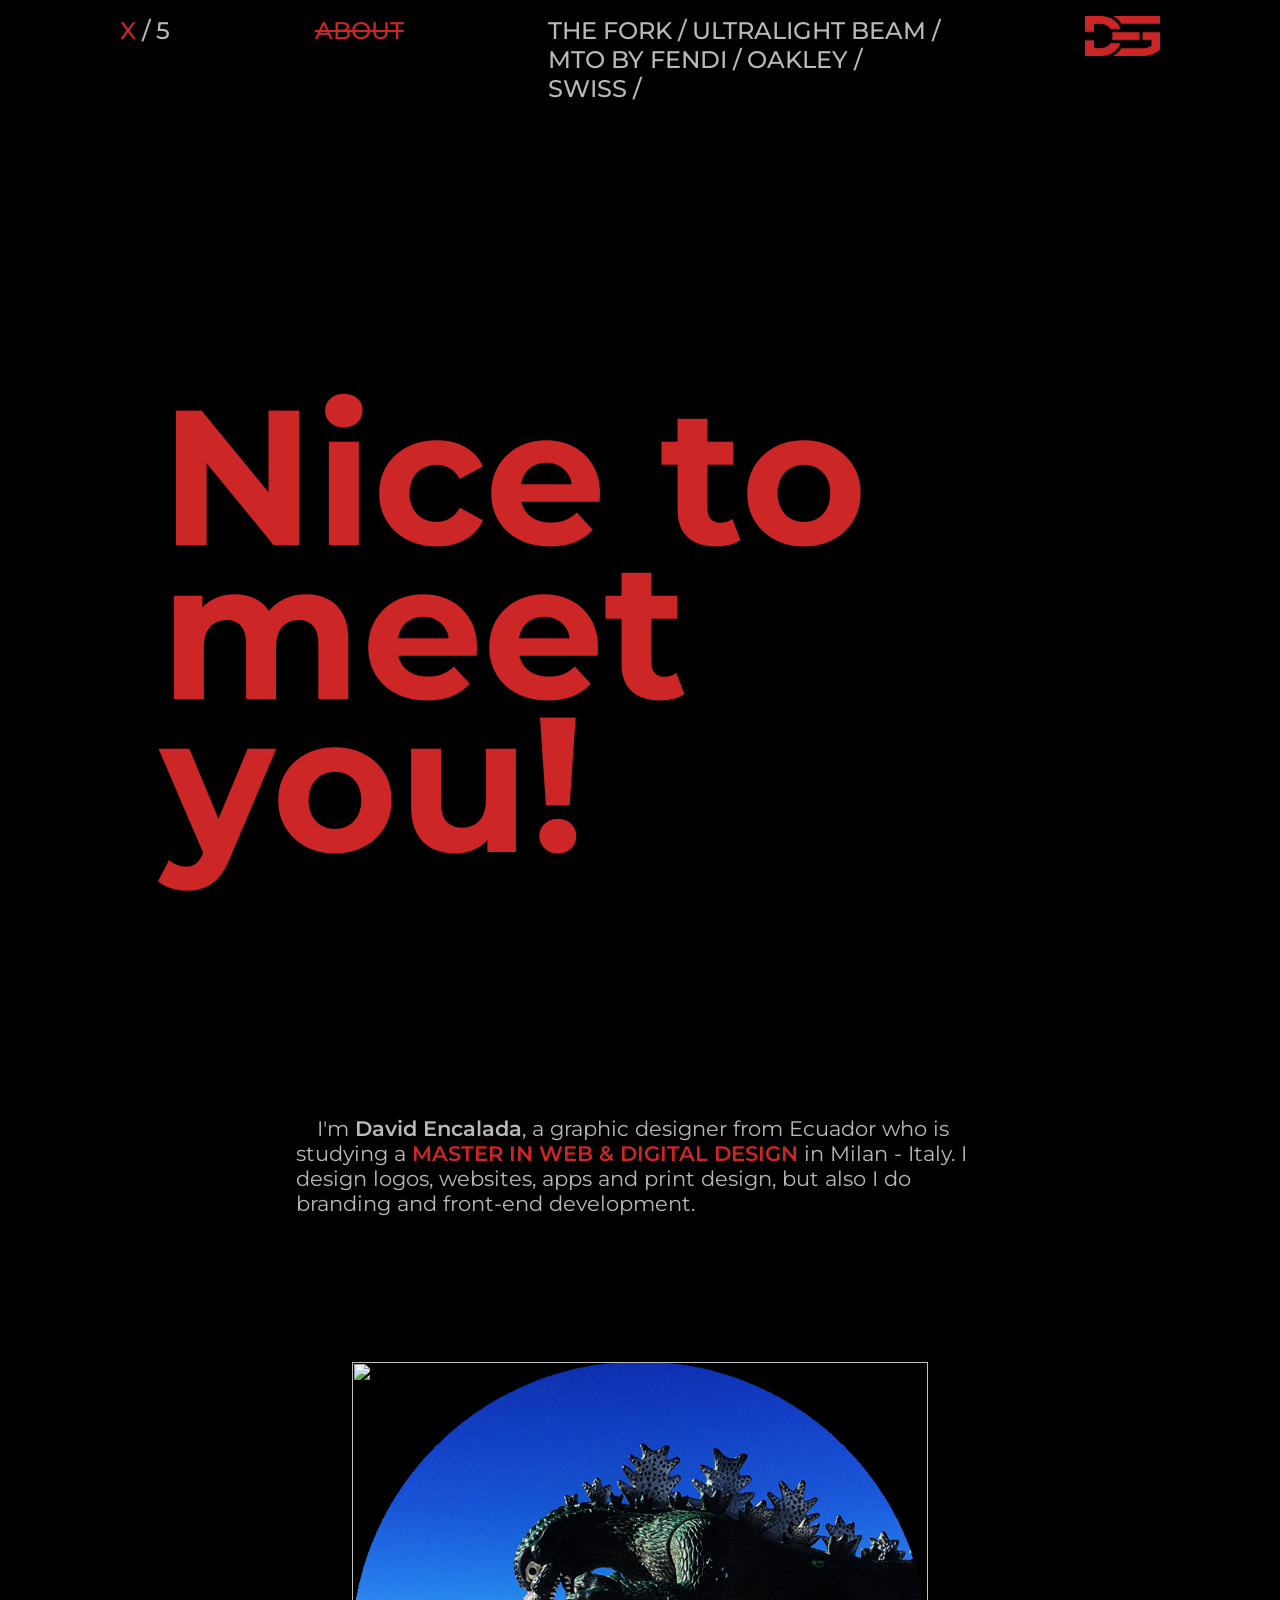
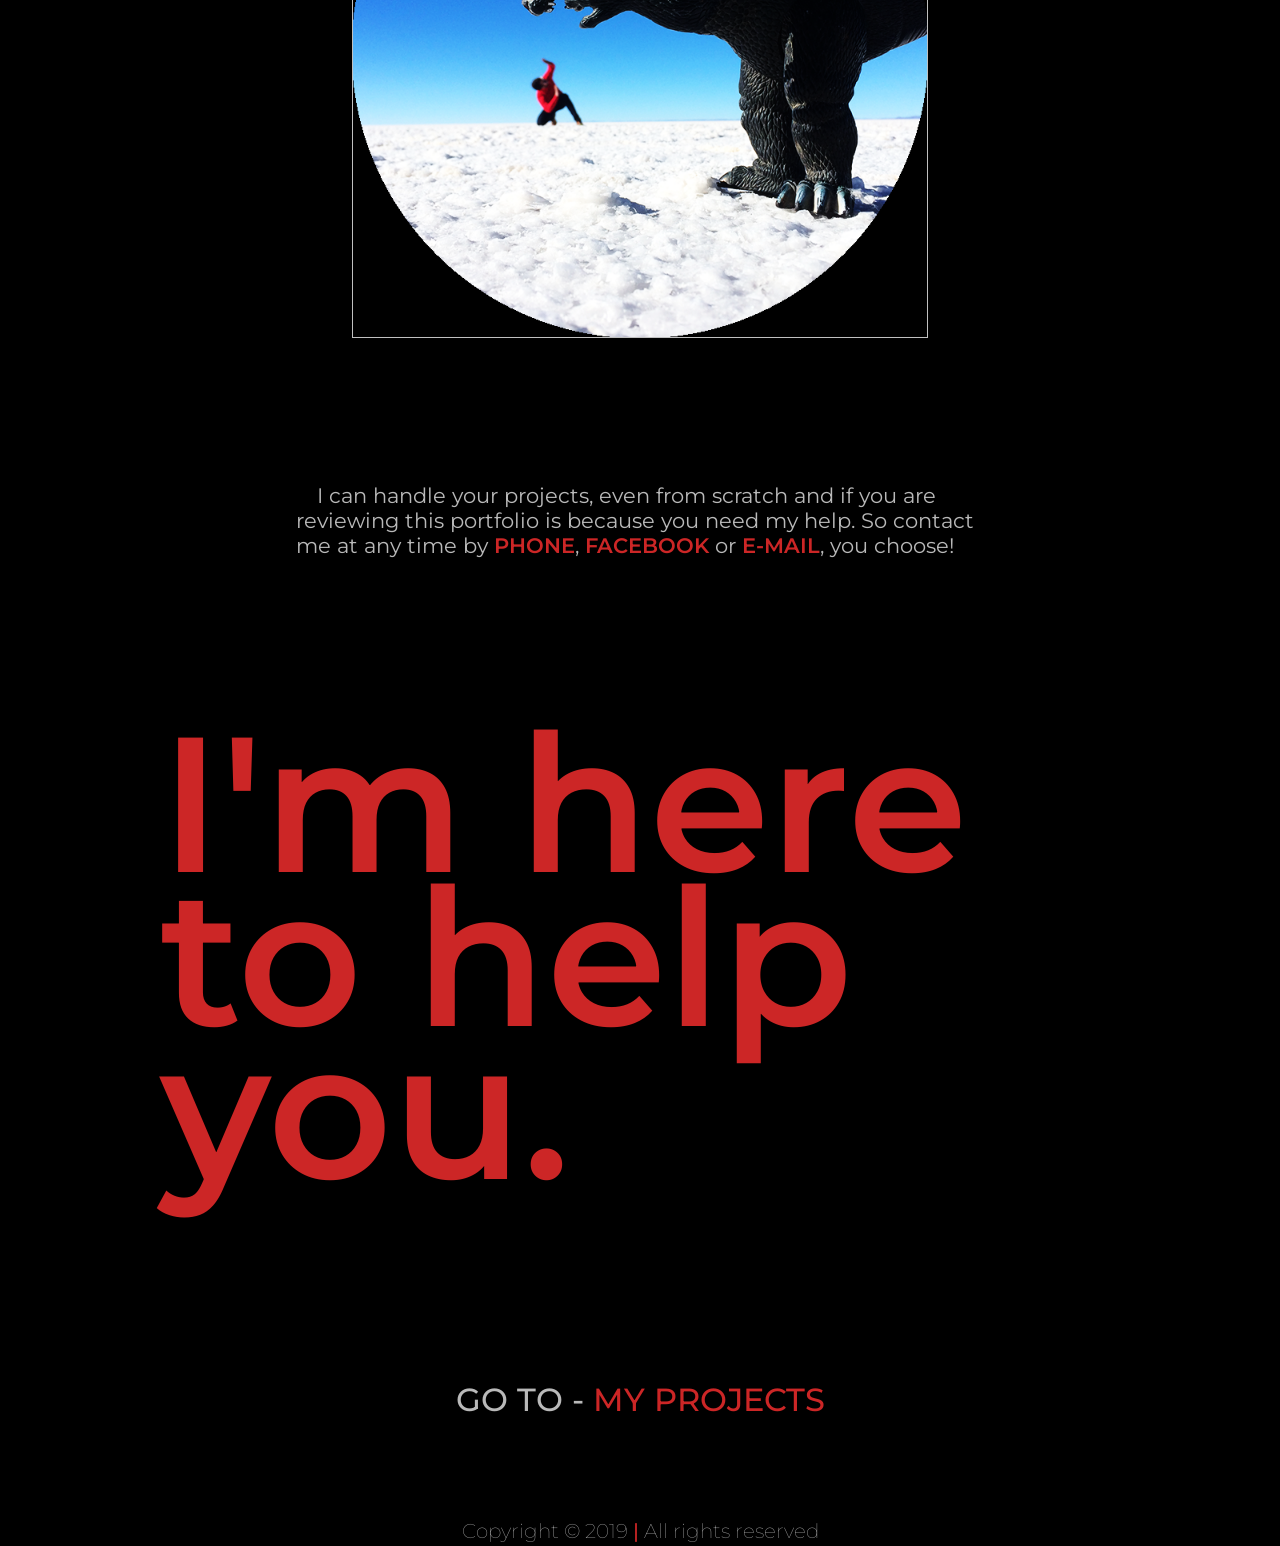
==== commit 572de1c4: "final_0.1" ====
--- a/about.html
+++ b/about.html
@@ -31,14 +31,18 @@
 
       <main>
         <section>
-          <h1 class="project-title project-title-size color-about">Nice to<br> meet you!</h1>
-          <article class="project-presentation info-text">
-            <p class="project-description project-description-margin">I'm <span class="subtitle">David Encalada</span>, a graphic designer from Ecuador who is studying a <a href="https://www.google.it/maps/place/Polytechnic+School+of+Design/@45.4418294,9.1615465,17z/data=!4m12!1m6!3m5!1s0x4786c392b0b1d5f3:0xc32f56aee44c6d5e!2sPolytechnic+School+of+Design!8m2!3d45.4418257!4d9.1637352!3m4!1s0x4786c392b0b1d5f3:0xc32f56aee44c6d5e!8m2!3d45.4418257!4d9.1637352?hl=en"><span class="color-about info-link">Master in Web & Digital Design</span></a> in Milan - Italy. I design logos, websites, apps and print design, but also I do branding and front-end development.</p>
-            <img class="project-image info-photo" src="" alt="">
-            <p class="project-description info-paragraph">I can handle your projects, even from scratch and if you are reviewing this portfolio is because you need my help. So contact me at any time by <a href="tel:+393275379838"><span class="color-about info-link">phone</span></a>, <a href="https://www.facebook.com/david.encaladag"> <span class="color-about info-link">facebook</span></a> or <a href="mailto:davidencaladaguerrero@gmail.com"><span class="color-about info-link">e-mail</span></a>, you choose!</p>
-          </article>
-          <h2 class="project-title project-title-size project-title-margin project-title-margin_weight color-about">I'm here<br> to help<br> you.</h2>
-          <a class="next go-to" href="thefork.html">Go to - <span class="color-about">my Projects</span></a>
+          <!-- <div id="startTrigger8"> -->
+            <h1 id="startTrigger8" id="titleBox8" class="project-title project-title-size color-about">Nice to<br> meet you!</h1>
+            <article id="startTrigger9" class="project-presentation info-text">
+              <p class="project-description project-description-margin">I'm <span class="subtitle">David Encalada</span>, a graphic designer from Ecuador who is studying a <a href="https://www.google.it/maps/place/Polytechnic+School+of+Design/@45.4418294,9.1615465,17z/data=!4m12!1m6!3m5!1s0x4786c392b0b1d5f3:0xc32f56aee44c6d5e!2sPolytechnic+School+of+Design!8m2!3d45.4418257!4d9.1637352!3m4!1s0x4786c392b0b1d5f3:0xc32f56aee44c6d5e!8m2!3d45.4418257!4d9.1637352?hl=en"><span class="color-about info-link">Master in Web & Digital Design</span></a> in Milan - Italy. I design logos, websites, apps and print design, but also I do branding and front-end development.</p>
+              <img id="imageBox9" class="project-image info-photo" src="" alt="">
+              <p class="project-description info-paragraph">I can handle your projects, even from scratch and if you are reviewing this portfolio is because you need my help. So contact me at any time by <a href="tel:+393275379838"><span class="color-about info-link">phone</span></a>, <a href="https://www.facebook.com/david.encaladag"> <span class="color-about info-link">facebook</span></a> or <a href="mailto:davidencaladaguerrero@gmail.com"><span class="color-about info-link">e-mail</span></a>, you choose!</p>
+            </article>
+              <h2 class="project-title project-title-size project-title-margin project-title-margin_weight color-about">I'm here<br> to help<br> you.</h2>
+            <div id="startTrigger7" class="next-container">
+              <a id="nextBox" class="next go-to" href="thefork.html">Go to - <span class="color-about">my Projects</span></a>
+            </div>
+          <!-- </div> -->
         </section>
       </main>
 
@@ -47,6 +51,14 @@
       </footer>
     </div>
 
+    <script src="https://cdnjs.cloudflare.com/ajax/libs/gsap/2.0.2/TweenMax.min.js"></script>
+    <script src="https://cdnjs.cloudflare.com/ajax/libs/gsap/2.0.2/TimelineMax.min.js"></script>
+    <script src="https://cdnjs.cloudflare.com/ajax/libs/ScrollMagic/2.0.6/ScrollMagic.min.js"></script>
+    <script src="https://cdnjs.cloudflare.com/ajax/libs/ScrollMagic/2.0.6/plugins/animation.gsap.min.js"></script>
+    <script src="https://cdnjs.cloudflare.com/ajax/libs/ScrollMagic/2.0.6/plugins/debug.addIndicators.min.js"></script>
+    
+    <script src="scripts/magic_scroll.js"></script>
+
   </body>
 
 </html>
--- a/css/style.css
+++ b/css/style.css
@@ -27,6 +27,7 @@
   justify-content: space-evenly;
   align-self: center;
   position: fixed;
+  z-index: 1;
 
   width: 100%;
   
@@ -151,7 +152,7 @@
 
   max-width: 45em;
 
-  margin: 3.5em 0 7em 0em;
+  margin: 6.5em 0 7em 0em;
 
   font-size: 1.3em;
   text-indent: 1em;
@@ -208,14 +209,17 @@
 
   background-image: url(/images/logo/david_encalada_photo.png);
   background-size: cover;
-  /* background-repeat: no-repeat;
-  background-position: center; */
 }
 
 .caption {
   margin: 0;
   
   font-size: 1.25em;
+}
+
+.next-container {
+  display: flex;
+  justify-content: center;
 }
 
 .next {
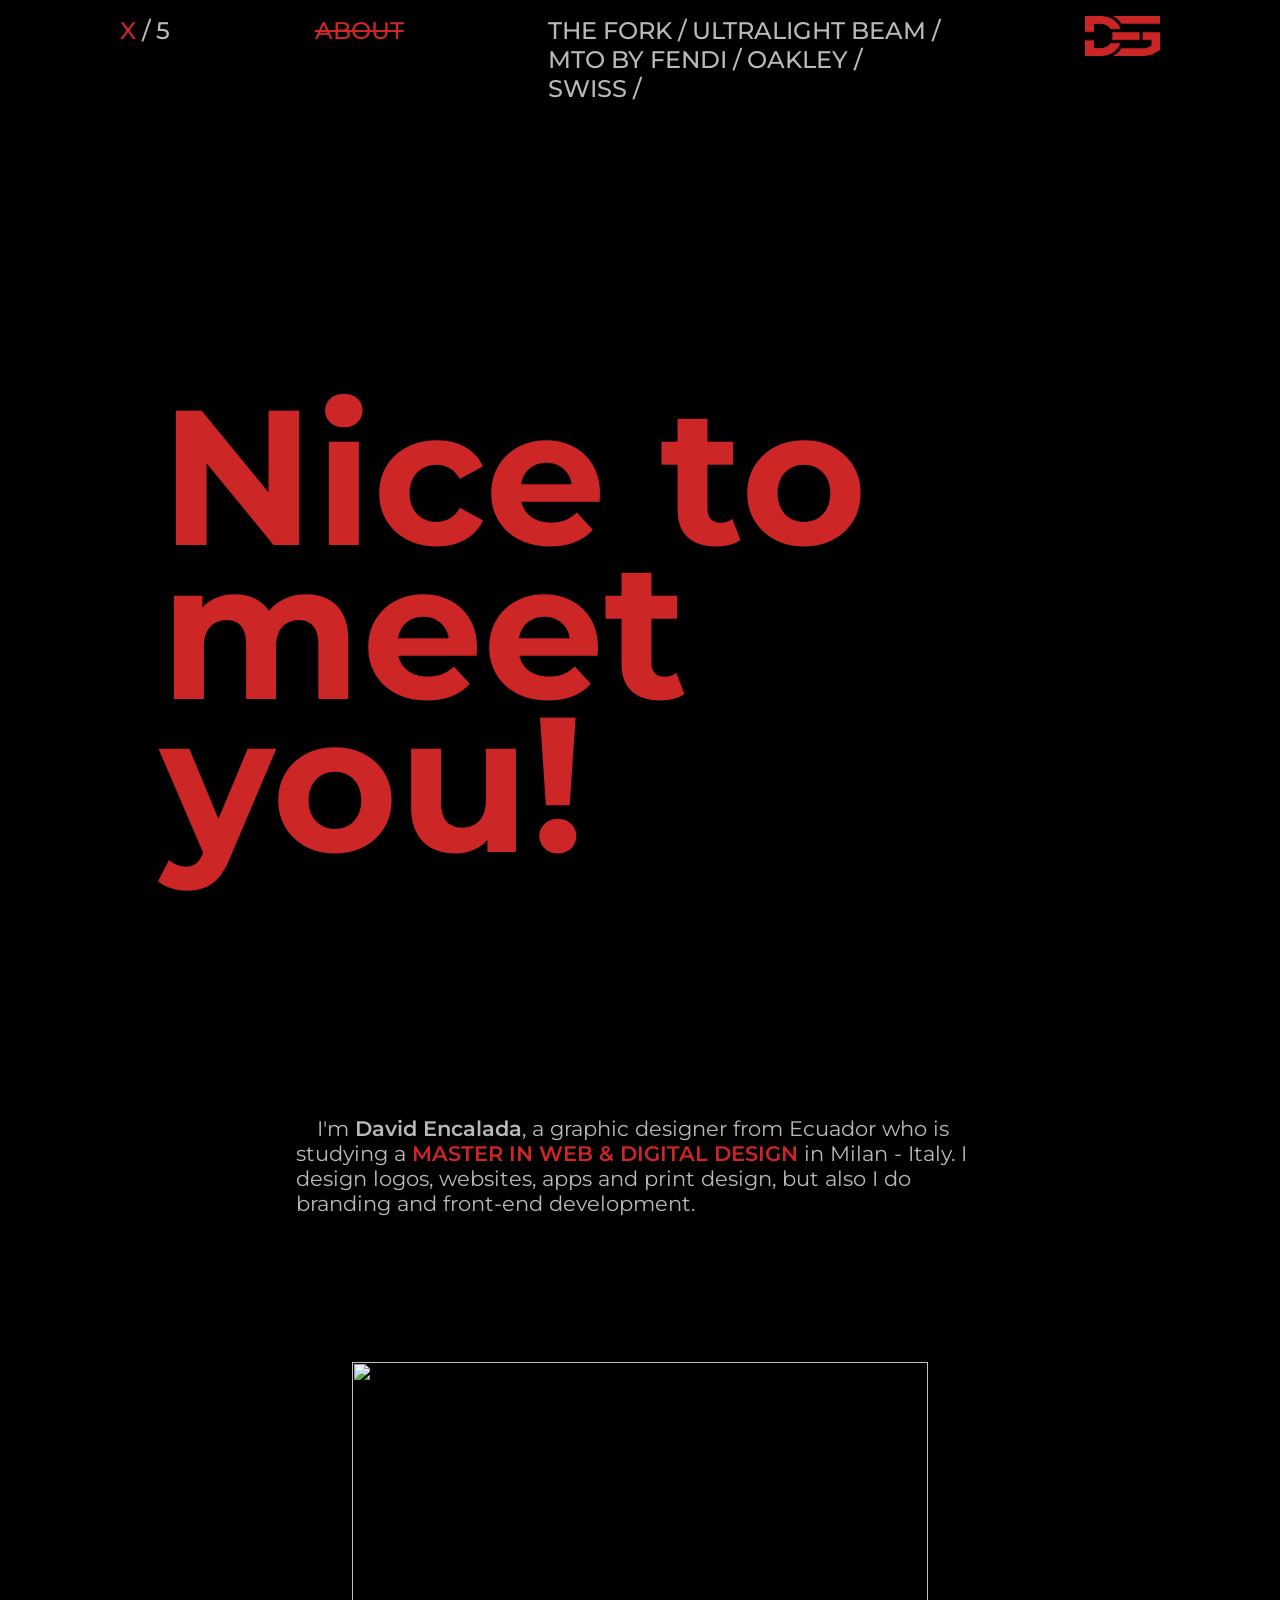
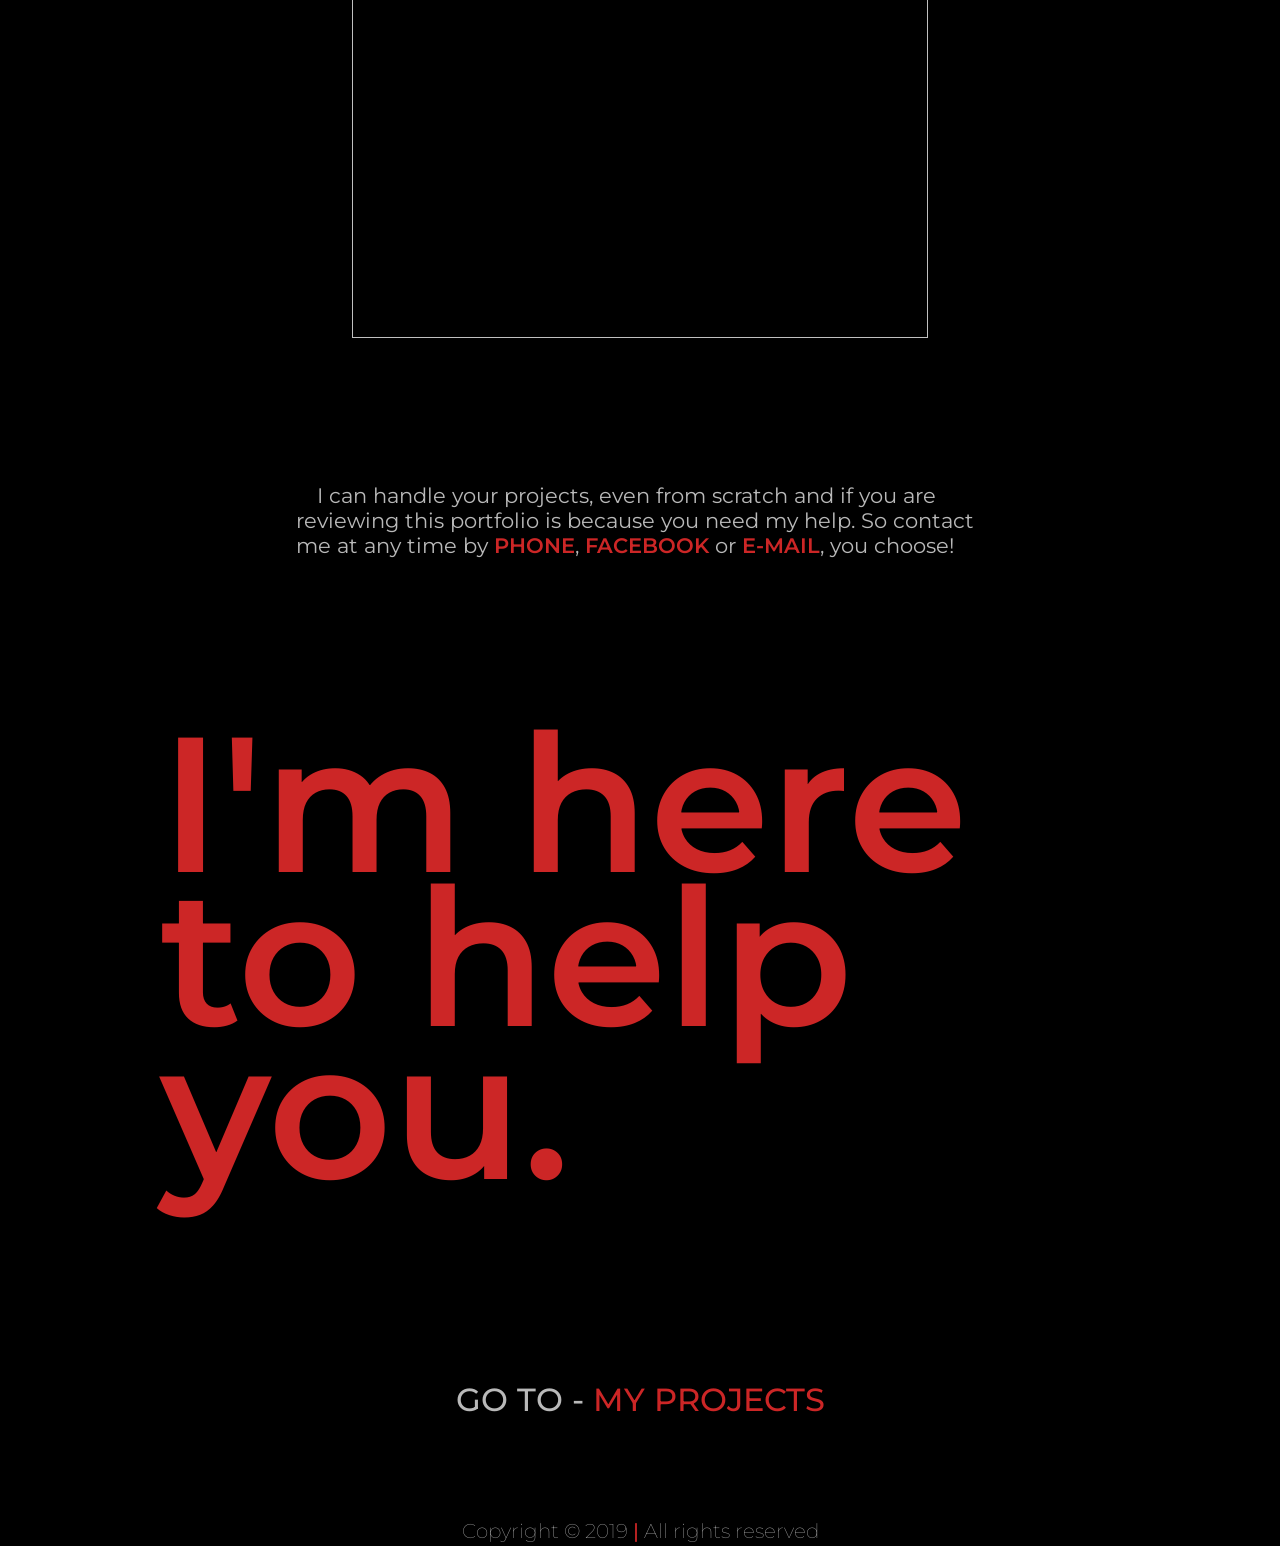
==== commit 69f8e763: "index_fix" ====
--- a/about.html
+++ b/about.html
@@ -11,7 +11,7 @@
     <meta name="copyright" content="Dis. David Encalada Guerrero">
     <link href="https://fonts.googleapis.com/css?family=Montserrat:500,700" rel="stylesheet">
     <link rel="stylesheet" href="css/style.css">
-    <title>ABOUT | David Encalada</title>
+    <title>Portfolio | David Encalada</title>
 
   </head>
   
@@ -22,11 +22,11 @@
         <p class="work-number"><span>X</span> / 5</p>
         <a class="about selected" href="about.html">About</a>
         <ul class="work-list">
-          <li><a href="thefork.html">The Fork /</a><a href="ultralight.html"> Ultralight Beam /</a></li>
+          <li><a href="index.html">The Fork /</a><a href="ultralight.html"> Ultralight Beam /</a></li>
           <li><a href="fendi.html">Mto by Fendi /</a><a href="oakley.html"> Oakley /</a></li>
           <li><a href="swiss.html">Swiss /</a></li>
         </ul>
-        <a href="thefork.html"><img class="logo" src="images/logo/david_encalada_logo.png" alt="David Encalada logo"></a>
+        <a href="index.html"><img class="logo" src="images/logo/david_encalada_logo.png" alt="David Encalada logo"></a>
       </header>
 
       <main>
@@ -40,7 +40,7 @@
             </article>
               <h2 class="project-title project-title-size project-title-margin project-title-margin_weight color-about">I'm here<br> to help<br> you.</h2>
             <div id="startTrigger7" class="next-container">
-              <a id="nextBox" class="next go-to" href="thefork.html">Go to - <span class="color-about">my Projects</span></a>
+              <a id="nextBox" class="next go-to" href="index.html">Go to - <span class="color-about">my Projects</span></a>
             </div>
           <!-- </div> -->
         </section>
--- a/css/style.css
+++ b/css/style.css
@@ -207,7 +207,7 @@
   width: 45vw;
   height: 45vw;
 
-  background-image: url(/images/logo/david_encalada_photo.png);
+  background-image: url(/davideguerrero.github.io/images/logo/david_encalada_photo.png);
   background-size: cover;
 }
 
@@ -267,7 +267,7 @@
 }
 
 .info-photo:hover {
-  background-image: url(/images/logo/david_encalada_photo-hover.png);
+  background-image: url(/davideguerrero.github.io/images/logo/david_encalada_photo-hover.png);
 }
 
 /* === MEDIA === */
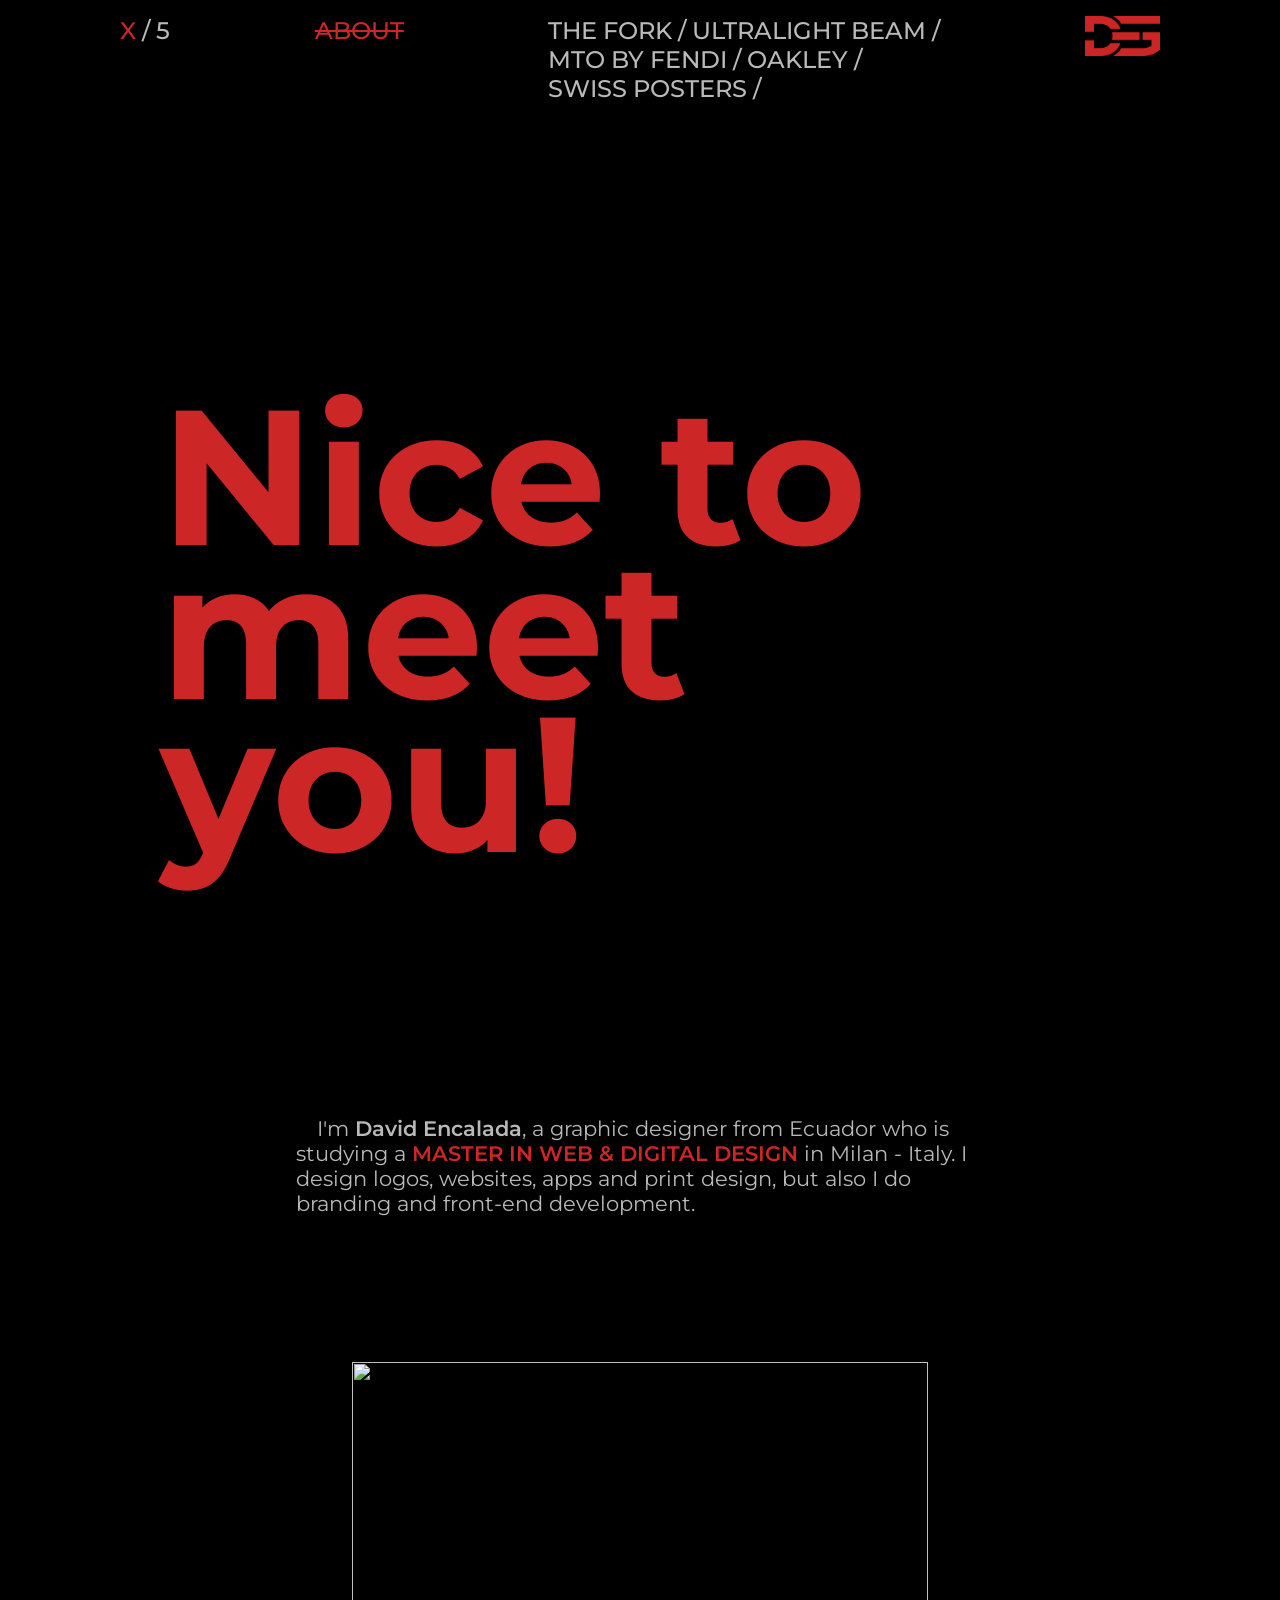
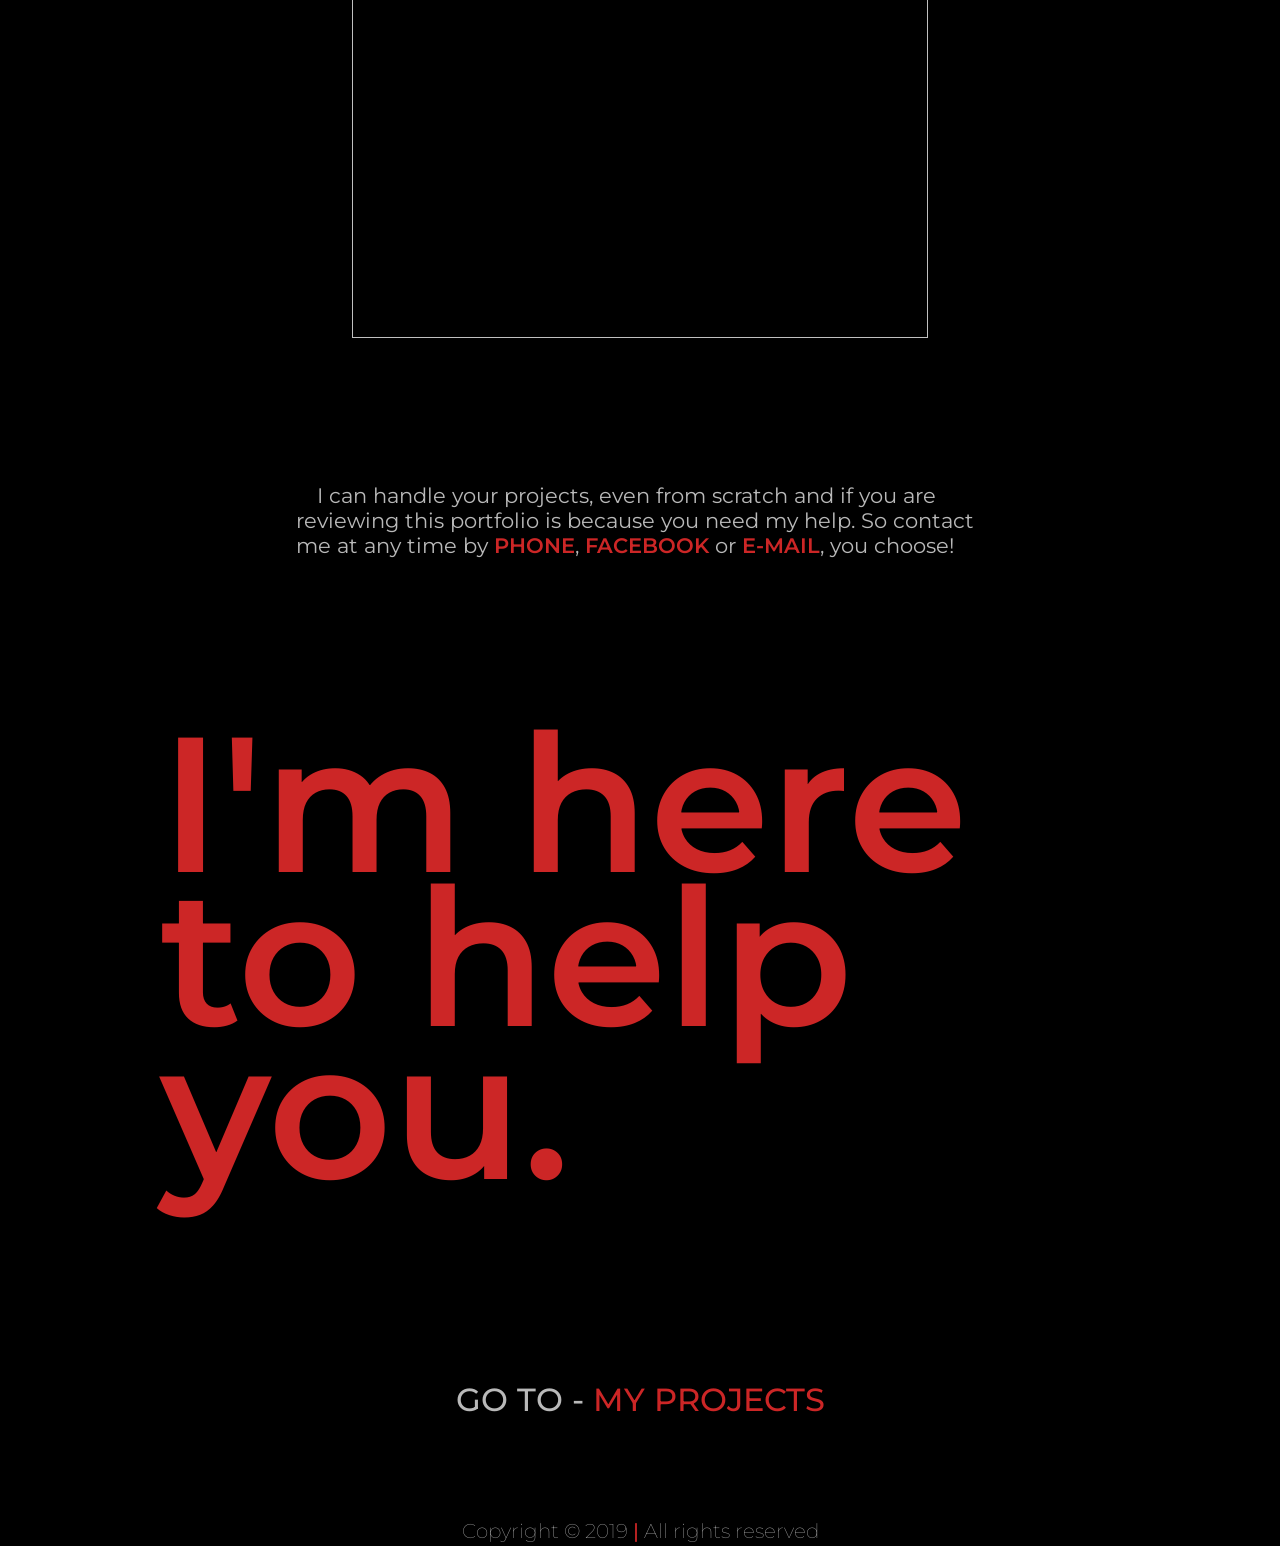
==== commit 6b8ed1d3: "final_0.3" ====
--- a/about.html
+++ b/about.html
@@ -24,7 +24,7 @@
         <ul class="work-list">
           <li><a href="index.html">The Fork /</a><a href="ultralight.html"> Ultralight Beam /</a></li>
           <li><a href="fendi.html">Mto by Fendi /</a><a href="oakley.html"> Oakley /</a></li>
-          <li><a href="swiss.html">Swiss /</a></li>
+          <li><a href="swiss.html">Swiss Posters /</a></li>
         </ul>
         <a href="index.html"><img class="logo" src="images/logo/david_encalada_logo.png" alt="David Encalada logo"></a>
       </header>
@@ -34,7 +34,7 @@
           <!-- <div id="startTrigger8"> -->
             <h1 id="startTrigger8" id="titleBox8" class="project-title project-title-size color-about">Nice to<br> meet you!</h1>
             <article id="startTrigger9" class="project-presentation info-text">
-              <p class="project-description project-description-margin">I'm <span class="subtitle">David Encalada</span>, a graphic designer from Ecuador who is studying a <a href="https://www.google.it/maps/place/Polytechnic+School+of+Design/@45.4418294,9.1615465,17z/data=!4m12!1m6!3m5!1s0x4786c392b0b1d5f3:0xc32f56aee44c6d5e!2sPolytechnic+School+of+Design!8m2!3d45.4418257!4d9.1637352!3m4!1s0x4786c392b0b1d5f3:0xc32f56aee44c6d5e!8m2!3d45.4418257!4d9.1637352?hl=en"><span class="color-about info-link">Master in Web & Digital Design</span></a> in Milan - Italy. I design logos, websites, apps and print design, but also I do branding and front-end development.</p>
+              <p class="project-description project-description-margin">I'm <span class="subtitle">David Encalada</span>, a graphic designer from Ecuador who is studying a <a href="https://www.scuoladesign.com/"><span class="color-about info-link">Master in Web & Digital Design</span></a> in Milan - Italy. I design logos, websites, apps and print design, but also I do branding and front-end development.</p>
               <img id="imageBox9" class="project-image info-photo" src="" alt="">
               <p class="project-description info-paragraph">I can handle your projects, even from scratch and if you are reviewing this portfolio is because you need my help. So contact me at any time by <a href="tel:+393275379838"><span class="color-about info-link">phone</span></a>, <a href="https://www.facebook.com/david.encaladag"> <span class="color-about info-link">facebook</span></a> or <a href="mailto:davidencaladaguerrero@gmail.com"><span class="color-about info-link">e-mail</span></a>, you choose!</p>
             </article>
--- a/css/style.css
+++ b/css/style.css
@@ -133,7 +133,7 @@
 }
 
 .color-about {
-  color: #CC2626
+  color: #CC2626;
 }
 
 .info-link {
@@ -207,7 +207,7 @@
   width: 45vw;
   height: 45vw;
 
-  background-image: url(/davideguerrero.github.io/images/logo/david_encalada_photo.png);
+  background-image: url(/davideguerrero.github.io/images/about/david_encalada_photo.png);
   background-size: cover;
 }
 
@@ -267,7 +267,7 @@
 }
 
 .info-photo:hover {
-  background-image: url(/davideguerrero.github.io/images/logo/david_encalada_photo-hover.png);
+  background-image: url(/davideguerrero.github.io/images/about/david_encalada_photo-hover.png);
 }
 
 /* === MEDIA === */
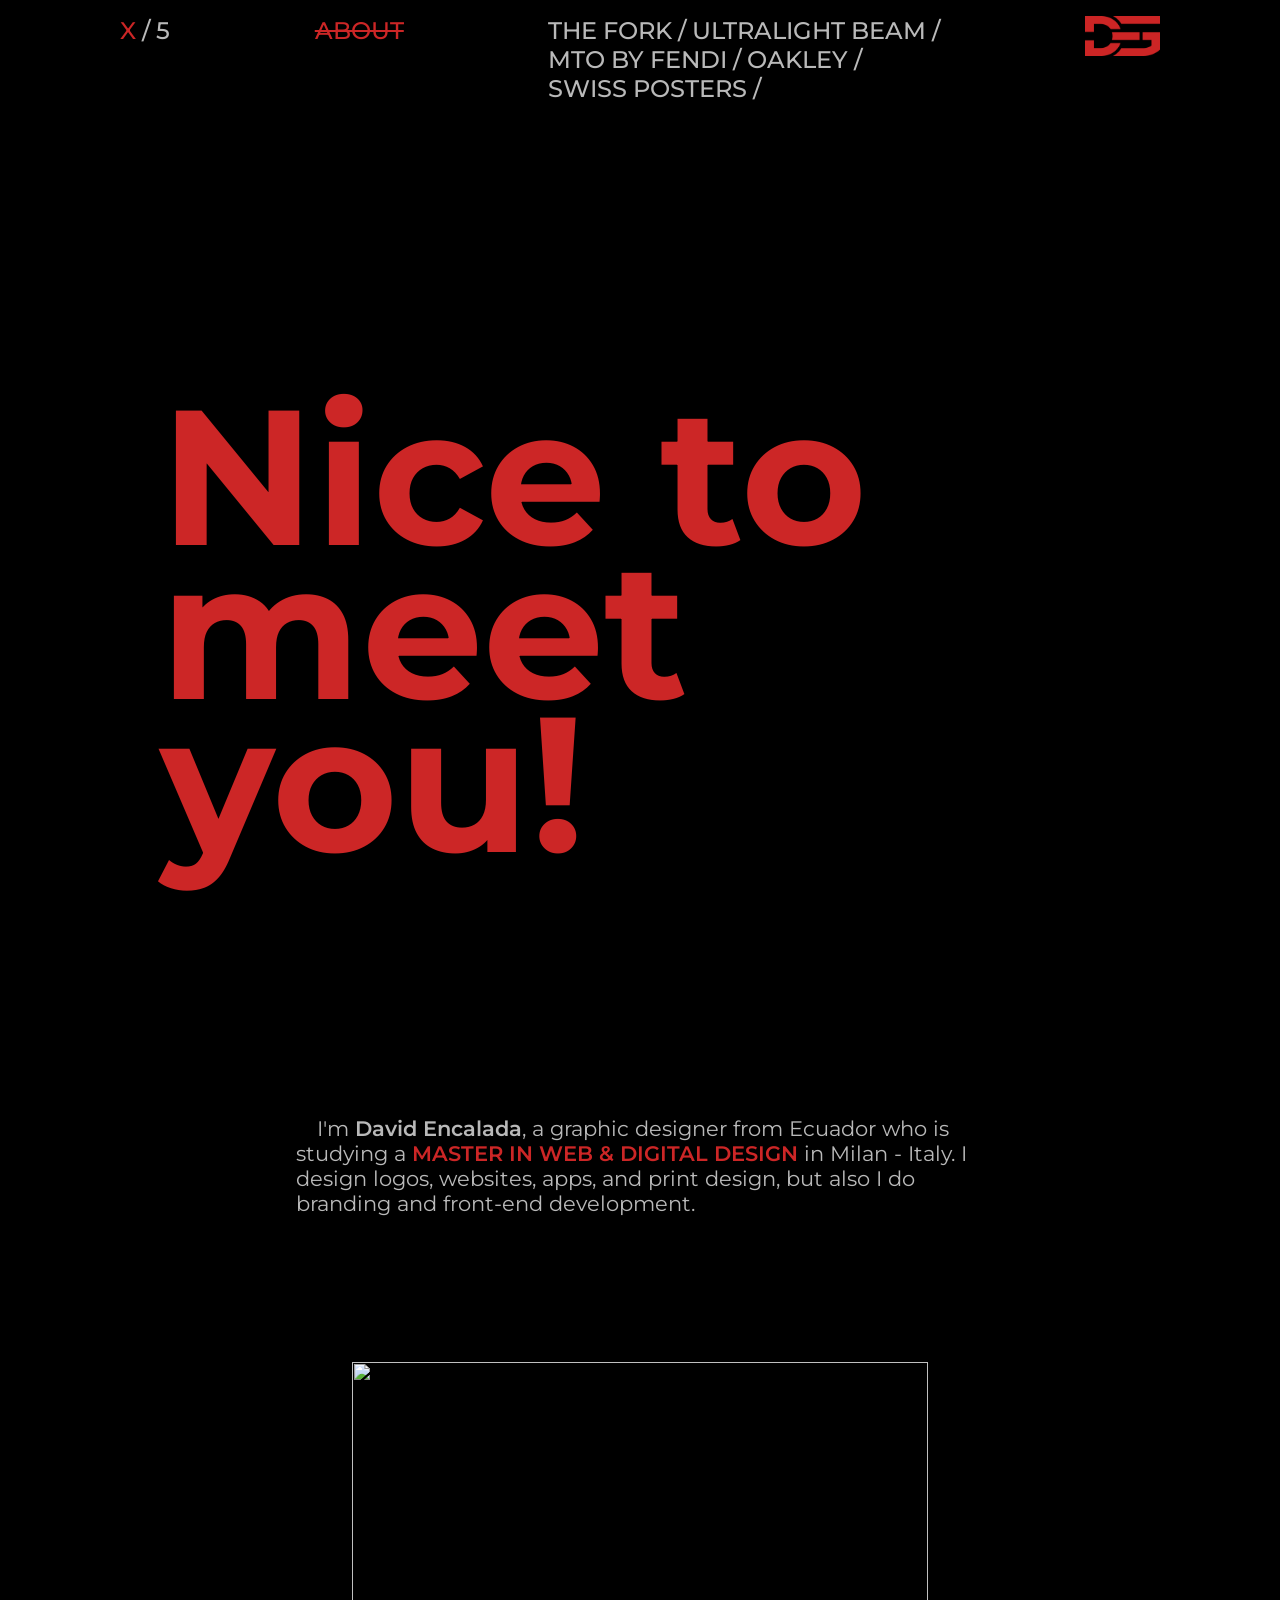
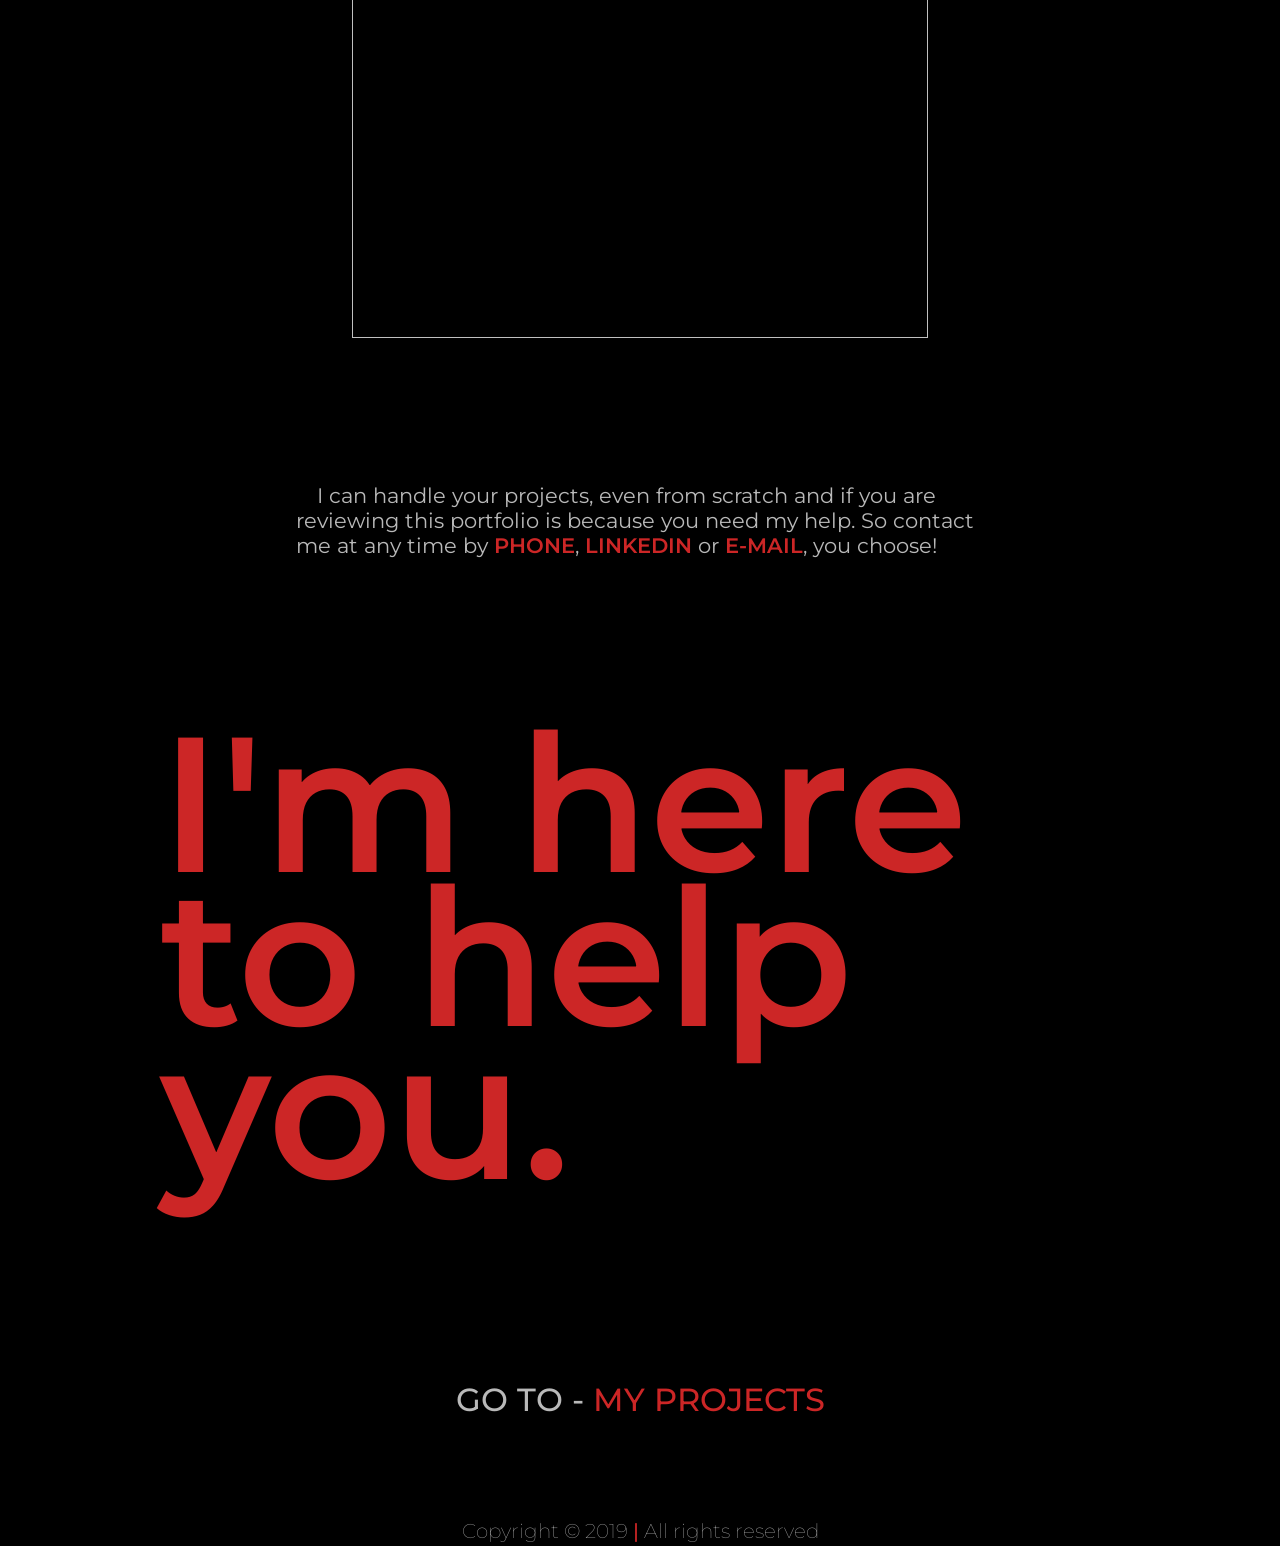
==== commit 5df5c9c8: "updated" ====
--- a/about.html
+++ b/about.html
@@ -34,9 +34,9 @@
           <!-- <div id="startTrigger8"> -->
             <h1 id="startTrigger8" id="titleBox8" class="project-title project-title-size color-about">Nice to<br> meet you!</h1>
             <article id="startTrigger9" class="project-presentation info-text">
-              <p class="project-description project-description-margin">I'm <span class="subtitle">David Encalada</span>, a graphic designer from Ecuador who is studying a <a href="https://www.scuoladesign.com/"><span class="color-about info-link">Master in Web & Digital Design</span></a> in Milan - Italy. I design logos, websites, apps and print design, but also I do branding and front-end development.</p>
+              <p class="project-description project-description-margin">I'm <span class="subtitle">David Encalada</span>, a graphic designer from Ecuador who is studying a <a href="https://www.scuoladesign.com/"><span class="color-about info-link">Master in Web & Digital Design</span></a> in Milan - Italy. I design logos, websites, apps, and print design, but also I do branding and front-end development.</p>
               <img id="imageBox9" class="project-image info-photo" src="" alt="">
-              <p class="project-description info-paragraph">I can handle your projects, even from scratch and if you are reviewing this portfolio is because you need my help. So contact me at any time by <a href="tel:+393275379838"><span class="color-about info-link">phone</span></a>, <a href="https://www.facebook.com/david.encaladag"> <span class="color-about info-link">facebook</span></a> or <a href="mailto:davidencaladaguerrero@gmail.com"><span class="color-about info-link">e-mail</span></a>, you choose!</p>
+              <p class="project-description info-paragraph">I can handle your projects, even from scratch and if you are reviewing this portfolio is because you need my help. So contact me at any time by <a href="tel:+393275379838"><span class="color-about info-link">phone</span></a>, <a href="https://www.linkedin.com/in/david-encalada-guerrero/"> <span class="color-about info-link">LinkedIn</span></a> or <a href="mailto:davidencaladaguerrero@gmail.com"><span class="color-about info-link">e-mail</span></a>, you choose!</p>
             </article>
               <h2 class="project-title project-title-size project-title-margin project-title-margin_weight color-about">I'm here<br> to help<br> you.</h2>
             <div id="startTrigger7" class="next-container">
